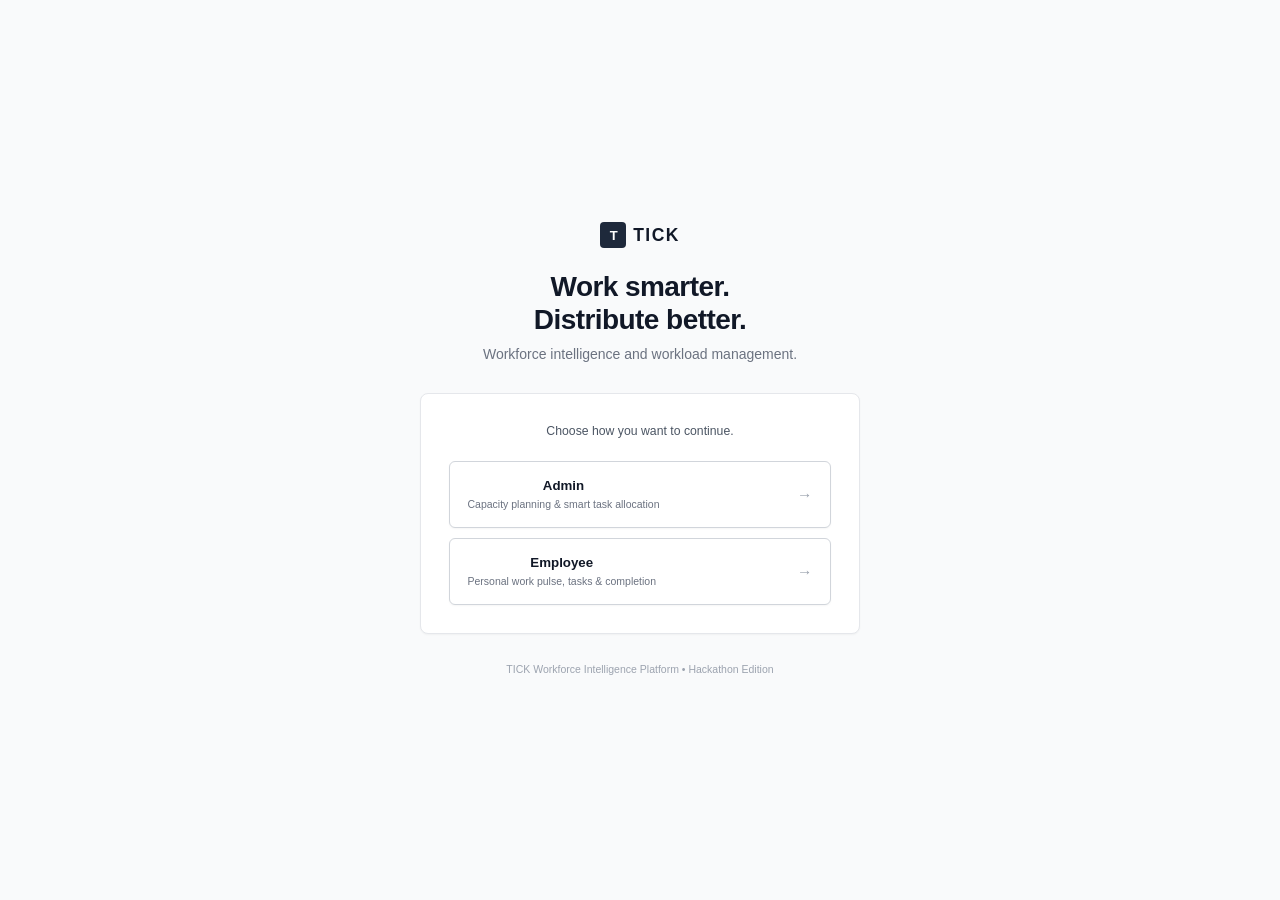
==== frontend/index.html @ 7ef71f70 "Restructure project root" ====
<!DOCTYPE html>
<html lang="en">
<head>
  <meta charset="UTF-8" />
  <meta name="viewport" content="width=device-width, initial-scale=1.0" />
  <title>TICK — Work smarter. Distribute better.</title>
  <link rel="stylesheet" href="dashboard-manager/css/style.css" />
</head>
<body style="background-color: #F9FAFB;">
  <main class="welcome-container">
    <div class="welcome-box">
      <!-- Minimalist Brand Header -->
      <div class="welcome-logo">
        <div class="brand-mark">T</div>
        <span class="brand-title" style="font-size: 1.25rem; letter-spacing: 0.08em;">TICK</span>
      </div>

      <h1 class="welcome-headline">
        Work smarter.<br />Distribute better.
      </h1>
      
      <p class="welcome-tagline">
        Workforce intelligence and workload management.
      </p>

      <div style="background: #FFFFFF; border: 1px solid #E5E7EB; border-radius: 8px; padding: 2rem; box-shadow: 0 1px 2px rgba(0,0,0,0.04);">
        <p style="font-size: 0.875rem; color: #4B5563; margin-bottom: 1.25rem; font-weight: 500;">
          Choose how you want to continue.
        </p>

        <div class="welcome-choices">
          <a href="dashboard-manager/login.html" class="welcome-btn">
            <div>
              <div style="font-size: 0.95rem; font-weight: 600; color: #111827;">Admin</div>
              <div style="font-size: 0.75rem; color: #6B7280; font-weight: 400; margin-top: 1px;">Capacity planning & smart task allocation</div>
            </div>
            <span style="color: #9CA3AF; font-size: 1.1rem;">→</span>
          </a>

          <a href="dashboard-employees/login.html" class="welcome-btn">
            <div>
              <div style="font-size: 0.95rem; font-weight: 600; color: #111827;">Employee</div>
              <div style="font-size: 0.75rem; color: #6B7280; font-weight: 400; margin-top: 1px;">Personal work pulse, tasks & completion</div>
            </div>
            <span style="color: #9CA3AF; font-size: 1.1rem;">→</span>
          </a>
        </div>
      </div>

      <div style="margin-top: 2rem; font-size: 0.75rem; color: #9CA3AF;">
        TICK Workforce Intelligence Platform &bull; Hackathon Edition
      </div>
    </div>
  </main>
</body>
</html>
---- frontend/dashboard-manager/css/style.css ----
/* ==========================================================================
   TICK DESIGN SYSTEM
   "Work smarter. Distribute better."
   Calm, intelligent, minimal, trustworthy workplace intelligence.
   ========================================================================== */

:root {
  /* Neutral Color Palette */
  --bg-app: #F9FAFB;
  --bg-surface: #FFFFFF;
  --bg-subtle: #F3F4F6;
  --bg-hover: #F1F5F9;

  /* Borders & Lines */
  --border-subtle: #E5E7EB;
  --border-strong: #D1D5DB;
  --border-focus: #1E293B;

  /* Typography Colors */
  --text-primary: #111827;
  --text-secondary: #4B5563;
  --text-muted: #6B7280;
  --text-light: #9CA3AF;
  --text-inverted: #FFFFFF;

  /* Primary Accent: Refined Executive Dark Slate */
  --primary: #1E293B;
  --primary-hover: #0F172A;
  --primary-light: #F1F5F9;
  --primary-subtle: #E2E8F0;

  /* Interactive Blue Accent */
  --blue-accent: #2563EB;
  --blue-light: #EFF6FF;
  --blue-border: #BFDBFE;

  /* Workload Status Colors (Semantic & Restrained) */
  --status-low-bg: #ECFDF5;
  --status-low-text: #065F46;
  --status-low-border: #A7F3D0;
  --status-low-fill: #10B981;

  --status-normal-bg: #F0F9FF;
  --status-normal-text: #0369A1;
  --status-normal-border: #BAE6FD;
  --status-normal-fill: #0284C7;

  --status-attention-bg: #FFFBEB;
  --status-attention-text: #92400E;
  --status-attention-border: #FDE68A;
  --status-attention-fill: #F59E0B;

  --status-overload-bg: #FEF2F2;
  --status-overload-text: #991B1B;
  --status-overload-border: #FECACA;
  --status-overload-fill: #EF4444;

  /* Work Pulse Segments */
  --pulse-active: #2563EB;
  --pulse-idle: #E5E7EB;
  --pulse-session: #4F46E5;
  --pulse-meeting: #8B5CF6;

  /* Typography Scale */
  --font-family: -apple-system, BlinkMacSystemFont, "Segoe UI", Roboto, "Inter", Helvetica, Arial, sans-serif;
  --font-mono: ui-monospace, SFMono-Regular, Menlo, Monaco, Consolas, monospace;

  --font-size-xs: 0.75rem;     /* 12px */
  --font-size-sm: 0.8125rem;   /* 13px */
  --font-size-base: 0.875rem;  /* 14px */
  --font-size-md: 1rem;        /* 16px */
  --font-size-lg: 1.125rem;    /* 18px */
  --font-size-xl: 1.25rem;     /* 20px */
  --font-size-2xl: 1.5rem;     /* 24px */
  --font-size-title: 1.75rem;  /* 28px */

  /* Radius (Modest & Structured) */
  --radius-sm: 4px;
  --radius-md: 6px;
  --radius-lg: 8px;
  --radius-full: 9999px;

  /* Shadows (Subtle, thin border paired) */
  --shadow-sm: 0 1px 2px 0 rgba(0, 0, 0, 0.04);
  --shadow-md: 0 4px 6px -1px rgba(0, 0, 0, 0.05), 0 2px 4px -2px rgba(0, 0, 0, 0.03);
  --shadow-lg: 0 10px 15px -3px rgba(0, 0, 0, 0.06), 0 4px 6px -4px rgba(0, 0, 0, 0.02);

  /* Spacing */
  --space-1: 0.25rem;
  --space-2: 0.5rem;
  --space-3: 0.75rem;
  --space-4: 1rem;
  --space-5: 1.25rem;
  --space-6: 1.5rem;
  --space-8: 2rem;
  --space-10: 2.5rem;
  --space-12: 3rem;

  --transition: 150ms ease;
}

/* ==========================================================================
   Base Reset
   ========================================================================== */
*, *::before, *::after {
  box-sizing: border-box;
  margin: 0;
  padding: 0;
}

html, body {
  height: 100%;
  font-family: var(--font-family);
  background-color: var(--bg-app);
  color: var(--text-primary);
  font-size: 14px;
  line-height: 1.5;
  -webkit-font-smoothing: antialiased;
}

a {
  color: inherit;
  text-decoration: none;
}

button {
  font-family: inherit;
  font-size: inherit;
  cursor: pointer;
  border: none;
  background: none;
}

input, select, textarea {
  font-family: inherit;
  font-size: inherit;
  color: inherit;
}

/* ==========================================================================
   Layout: Sidebar & Main View
   ========================================================================== */
.app-container {
  display: flex;
  min-height: 100vh;
  width: 100%;
}

.sidebar {
  width: 240px;
  background-color: #FFFFFF;
  border-right: 1px solid var(--border-subtle);
  display: flex;
  flex-direction: column;
  position: sticky;
  top: 0;
  height: 100vh;
  flex-shrink: 0;
  z-index: 50;
}

.sidebar-header {
  padding: 1.5rem 1.25rem 1rem;
  display: flex;
  align-items: center;
  gap: 0.6rem;
}

.brand-mark {
  width: 26px;
  height: 26px;
  background-color: var(--primary);
  color: #FFFFFF;
  border-radius: var(--radius-sm);
  display: flex;
  align-items: center;
  justify-content: center;
  font-weight: 800;
  font-size: 13px;
  letter-spacing: -0.05em;
}

.brand-title {
  font-size: 1.05rem;
  font-weight: 700;
  letter-spacing: 0.04em;
  color: var(--text-primary);
}

.sidebar-nav {
  padding: 1rem 0.75rem;
  flex: 1;
  display: flex;
  flex-direction: column;
  gap: 2px;
}

.nav-link {
  display: flex;
  align-items: center;
  gap: 0.75rem;
  padding: 0.5rem 0.75rem;
  border-radius: var(--radius-md);
  color: var(--text-secondary);
  font-weight: 500;
  font-size: var(--font-size-base);
  transition: background-color var(--transition), color var(--transition);
}

.nav-link:hover {
  background-color: var(--bg-subtle);
  color: var(--text-primary);
}

.nav-link.active {
  background-color: var(--bg-subtle);
  color: var(--text-primary);
  font-weight: 600;
}

.nav-divider {
  height: 1px;
  background-color: var(--border-subtle);
  margin: 0.75rem 0.75rem;
}

.sidebar-footer {
  padding: 1rem 1.25rem;
  border-top: 1px solid var(--border-subtle);
  display: flex;
  flex-direction: column;
  gap: 0.5rem;
}

.user-meta-role {
  font-size: var(--font-size-xs);
  color: var(--text-muted);
  text-transform: uppercase;
  letter-spacing: 0.05em;
}

.user-meta-name {
  font-size: var(--font-size-base);
  font-weight: 600;
  color: var(--text-primary);
}

/* ==========================================================================
   Header Bar
   ========================================================================== */
.main-content {
  flex: 1;
  display: flex;
  flex-direction: column;
  min-width: 0;
}

.top-header {
  height: 60px;
  background-color: #FFFFFF;
  border-bottom: 1px solid var(--border-subtle);
  padding: 0 2rem;
  display: flex;
  align-items: center;
  justify-content: space-between;
  position: sticky;
  top: 0;
  z-index: 40;
}

.header-title {
  font-size: var(--font-size-lg);
  font-weight: 600;
  color: var(--text-primary);
}

.header-right {
  display: flex;
  align-items: center;
  gap: 1.25rem;
}

.header-date {
  font-size: var(--font-size-sm);
  color: var(--text-muted);
}

.header-badge {
  font-size: var(--font-size-xs);
  font-weight: 600;
  padding: 0.2rem 0.6rem;
  background-color: var(--bg-subtle);
  border: 1px solid var(--border-subtle);
  border-radius: var(--radius-sm);
  color: var(--text-secondary);
}

/* ==========================================================================
   Page Container & Structure
   ========================================================================== */
.page-body {
  padding: 2rem;
  max-width: 1200px;
  width: 100%;
}

.page-header-block {
  margin-bottom: 1.75rem;
}

.page-headline {
  font-size: var(--font-size-title);
  font-weight: 700;
  color: var(--text-primary);
  letter-spacing: -0.02em;
}

.page-subheadline {
  font-size: var(--font-size-base);
  color: var(--text-secondary);
  margin-top: 0.25rem;
}

/* ==========================================================================
   Summary Metrics (Minimal Horizontal Row)
   ========================================================================== */
.metrics-row {
  display: grid;
  grid-template-columns: repeat(auto-fit, minmax(180px, 1fr));
  gap: 1.5rem;
  margin-bottom: 2rem;
}

.metric-box {
  background-color: #FFFFFF;
  border: 1px solid var(--border-subtle);
  border-radius: var(--radius-md);
  padding: 1.25rem 1.5rem;
  box-shadow: var(--shadow-sm);
}

.metric-number {
  font-size: 1.75rem;
  font-weight: 700;
  color: var(--text-primary);
  line-height: 1.2;
}

.metric-label {
  font-size: var(--font-size-sm);
  color: var(--text-muted);
  margin-top: 0.25rem;
}

/* ==========================================================================
   Structured Content Card
   ========================================================================== */
.content-card {
  background-color: #FFFFFF;
  border: 1px solid var(--border-subtle);
  border-radius: var(--radius-md);
  box-shadow: var(--shadow-sm);
  margin-bottom: 1.75rem;
  overflow: hidden;
}

.card-header-bar {
  padding: 1.25rem 1.5rem;
  border-bottom: 1px solid var(--border-subtle);
  display: flex;
  align-items: center;
  justify-content: space-between;
}

.card-heading {
  font-size: var(--font-size-md);
  font-weight: 600;
  color: var(--text-primary);
}

.card-subheading {
  font-size: var(--font-size-xs);
  color: var(--text-muted);
  margin-top: 2px;
}

.card-body-block {
  padding: 1.5rem;
}

/* ==========================================================================
   Data Table (Clean, legible, structured)
   ========================================================================== */
.table-wrap {
  width: 100%;
  overflow-x: auto;
}

.clean-table {
  width: 100%;
  border-collapse: collapse;
  text-align: left;
  font-size: var(--font-size-base);
}

.clean-table th {
  background-color: #FAFAFA;
  padding: 0.75rem 1.25rem;
  font-size: var(--font-size-xs);
  font-weight: 600;
  text-transform: uppercase;
  letter-spacing: 0.04em;
  color: var(--text-muted);
  border-bottom: 1px solid var(--border-subtle);
  white-space: nowrap;
}

.clean-table td {
  padding: 1rem 1.25rem;
  border-bottom: 1px solid var(--border-subtle);
  color: var(--text-secondary);
  vertical-align: middle;
}

.clean-table tr:last-child td {
  border-bottom: none;
}

.clean-table tr:hover td {
  background-color: #FAFAFA;
}

.table-link {
  font-weight: 600;
  color: var(--text-primary);
  transition: color var(--transition);
}

.table-link:hover {
  color: var(--blue-accent);
}

/* ==========================================================================
   Workload Indicators & Badges
   ========================================================================== */
.workload-visual {
  display: flex;
  align-items: center;
  gap: 0.75rem;
}

.workload-meter {
  width: 90px;
  height: 6px;
  background-color: #E5E7EB;
  border-radius: var(--radius-full);
  overflow: hidden;
}

.workload-fill {
  height: 100%;
  border-radius: var(--radius-full);
}
.workload-fill.low { background-color: var(--status-low-fill); }
.workload-fill.normal { background-color: var(--status-normal-fill); }
.workload-fill.attention { background-color: var(--status-attention-fill); }
.workload-fill.overloaded { background-color: var(--status-overload-fill); }

.workload-percent {
  font-weight: 600;
  font-size: var(--font-size-sm);
  color: var(--text-primary);
  min-width: 32px;
}

.status-pill {
  display: inline-flex;
  align-items: center;
  gap: 4px;
  padding: 2px 8px;
  border-radius: var(--radius-full);
  font-size: var(--font-size-xs);
  font-weight: 500;
  border: 1px solid transparent;
}

.status-pill.low {
  background-color: var(--status-low-bg);
  color: var(--status-low-text);
  border-color: var(--status-low-border);
}
.status-pill.normal {
  background-color: var(--status-normal-bg);
  color: var(--status-normal-text);
  border-color: var(--status-normal-border);
}
.status-pill.attention {
  background-color: var(--status-attention-bg);
  color: var(--status-attention-text);
  border-color: var(--status-attention-border);
}
.status-pill.overloaded {
  background-color: var(--status-overload-bg);
  color: var(--status-overload-text);
  border-color: var(--status-overload-border);
}
.status-pill.completed {
  background-color: var(--status-low-bg);
  color: var(--status-low-text);
  border-color: var(--status-low-border);
}

/* Priority Tags */
.priority-tag {
  font-size: var(--font-size-xs);
  font-weight: 600;
  padding: 2px 6px;
  border-radius: var(--radius-sm);
  text-transform: uppercase;
}
.priority-tag.high { background: #FEF3C7; color: #92400E; }
.priority-tag.medium { background: #F1F5F9; color: #334155; }
.priority-tag.critical { background: #FEE2E2; color: #991B1B; }
.priority-tag.low { background: #F8FAFC; color: #64748B; }

/* ==========================================================================
   Signature Experience 1: WORK PULSE TIMELINE
   ========================================================================== */
.work-pulse-container {
  margin: 1.5rem 0;
  position: relative;
}

.work-pulse-timeline {
  display: flex;
  justify-content: space-between;
  font-size: var(--font-size-xs);
  color: var(--text-muted);
  font-weight: 500;
  margin-bottom: 0.5rem;
}

.work-pulse-bar {
  display: flex;
  height: 28px;
  background-color: #F3F4F6;
  border-radius: var(--radius-sm);
  overflow: hidden;
  border: 1px solid var(--border-subtle);
  position: relative;
}

.pulse-segment {
  height: 100%;
  cursor: pointer;
  transition: opacity var(--transition);
  position: relative;
}

.pulse-segment:hover {
  opacity: 0.85;
}

.pulse-segment.active-work {
  background-color: #2563EB;
}

.pulse-segment.session-work {
  background-color: #4F46E5;
}

.pulse-segment.idle {
  background-color: #E5E7EB;
}

/* Work Pulse Popover Tooltip */
.pulse-tooltip {
  position: absolute;
  top: 42px;
  background-color: #111827;
  color: #FFFFFF;
  border-radius: var(--radius-md);
  padding: 0.6rem 0.85rem;
  font-size: var(--font-size-xs);
  box-shadow: var(--shadow-lg);
  pointer-events: none;
  z-index: 100;
  display: none;
  white-space: nowrap;
}
.pulse-tooltip.visible {
  display: block;
}
.pulse-tooltip-title {
  font-weight: 600;
  color: #F9FAFB;
  margin-bottom: 2px;
}
.pulse-tooltip-meta {
  color: #9CA3AF;
}

.pulse-legend {
  display: flex;
  align-items: center;
  gap: 1.5rem;
  margin-top: 0.75rem;
  font-size: var(--font-size-xs);
  color: var(--text-muted);
}
.legend-dot {
  width: 8px;
  height: 8px;
  border-radius: 2px;
  display: inline-block;
  margin-right: 4px;
}

/* ==========================================================================
   Interactive Timeframe Controls (Date / Week / Year with Calendar)
   ========================================================================== */
.timeframe-control-card {
  background-color: #FFFFFF;
  border: 1px solid var(--border-subtle);
  border-radius: var(--radius-md);
  padding: 0.85rem 1.25rem;
  margin-bottom: 1.5rem;
  display: flex;
  align-items: center;
  justify-content: space-between;
  flex-wrap: wrap;
  gap: 1rem;
  box-shadow: 0 1px 2px rgba(0, 0, 0, 0.03);
}

.timeframe-left {
  display: flex;
  align-items: center;
  gap: 1rem;
  flex-wrap: wrap;
}

.timeframe-mode-toggle {
  display: inline-flex;
  background-color: #F1F5F9;
  padding: 3px;
  border-radius: var(--radius-sm);
  border: 1px solid var(--border-subtle);
}

.timeframe-mode-btn {
  padding: 0.35rem 0.75rem;
  font-size: var(--font-size-xs);
  font-weight: 600;
  color: var(--text-secondary);
  border-radius: 4px;
  background: transparent;
  transition: all var(--transition);
  cursor: pointer;
  border: none;
  white-space: nowrap;
}

.timeframe-mode-btn:hover {
  color: var(--text-primary);
}

.timeframe-mode-btn.active {
  background-color: #FFFFFF;
  color: var(--text-primary);
  box-shadow: 0 1px 2px rgba(0, 0, 0, 0.08);
}

.timeframe-input-group {
  display: flex;
  align-items: center;
  gap: 0.4rem;
  flex-wrap: wrap;
}

.calendar-input-wrapper {
  position: relative;
  display: inline-flex;
  align-items: center;
}

.calendar-input-wrapper input {
  padding: 0.38rem 0.65rem;
  font-size: var(--font-size-sm);
  font-weight: 600;
  color: var(--text-primary);
  border: 1px solid #D1D5DB;
  border-radius: var(--radius-sm);
  background-color: #FAFAFA;
  outline: none;
  transition: border-color var(--transition);
}

.calendar-input-wrapper input:focus {
  border-color: var(--primary);
  background-color: #FFFFFF;
  box-shadow: 0 0 0 2px rgba(37, 99, 235, 0.1);
}

.timeframe-year-input {
  width: 90px;
  text-align: center;
}

.btn-step {
  width: 28px;
  height: 28px;
  display: inline-flex;
  align-items: center;
  justify-content: center;
  border: 1px solid var(--border-subtle);
  border-radius: var(--radius-sm);
  background-color: #FFFFFF;
  color: var(--text-secondary);
  font-size: 1rem;
  font-weight: 700;
  cursor: pointer;
  transition: all var(--transition);
}

.btn-step:hover {
  background-color: #F3F4F6;
  color: var(--text-primary);
  border-color: #D1D5DB;
}

.btn-quick {
  padding: 0.35rem 0.6rem;
  font-size: var(--font-size-xs);
  font-weight: 500;
  border: 1px solid var(--border-subtle);
  border-radius: var(--radius-sm);
  background-color: #FAFAFA;
  color: var(--text-secondary);
  cursor: pointer;
  transition: all var(--transition);
}

.btn-quick:hover {
  background-color: #F3F4F6;
  color: var(--text-primary);
  border-color: #D1D5DB;
}

.timeframe-right {
  display: flex;
  align-items: center;
  gap: 0.6rem;
  font-size: var(--font-size-xs);
  color: var(--text-muted);
}

/* Empty States for Future Dates */
.empty-data-container {
  background-color: #FAFAFA;
  border: 1px dashed #D1D5DB;
  border-radius: var(--radius-md);
  padding: 2.25rem 1.5rem;
  text-align: center;
  display: flex;
  flex-direction: column;
  align-items: center;
  justify-content: center;
}

.empty-data-icon {
  font-size: 1.75rem;
  margin-bottom: 0.5rem;
  opacity: 0.85;
}

.empty-data-title {
  font-size: var(--font-size-sm);
  font-weight: 700;
  color: #374151;
  margin-bottom: 0.25rem;
}

.empty-data-desc {
  font-size: var(--font-size-xs);
  color: #6B7280;
  max-width: 440px;
  line-height: 1.4;
}

/* ==========================================================================
   Signature Experience 2: CAPACITY VIEW (During Task Assignment)
   ========================================================================== */
.capacity-view-box {
  background-color: #F9FAFB;
  border: 1px solid var(--border-subtle);
  border-radius: var(--radius-md);
  padding: 1.25rem;
  margin: 1.25rem 0;
}

.capacity-view-row {
  display: flex;
  align-items: center;
  justify-content: space-between;
  margin-bottom: 0.75rem;
  font-size: var(--font-size-sm);
}

.capacity-view-row:last-child {
  margin-bottom: 0;
}

.capacity-view-label {
  color: var(--text-secondary);
  font-weight: 500;
}

.capacity-view-value {
  font-weight: 600;
  color: var(--text-primary);
}

.capacity-delta-pill {
  font-size: var(--font-size-xs);
  font-weight: 600;
  color: #2563EB;
  background-color: #EFF6FF;
  padding: 2px 6px;
  border-radius: var(--radius-sm);
}

/* ==========================================================================
   Signature Experience 3: BEST FIT RECOMMENDATION
   ========================================================================== */
.best-fit-card {
  border: 1px solid #D1D5DB;
  border-radius: var(--radius-md);
  background-color: #FFFFFF;
  padding: 1.5rem;
  margin-bottom: 1.25rem;
  box-shadow: var(--shadow-sm);
}

.best-fit-tag {
  font-size: var(--font-size-xs);
  font-weight: 600;
  text-transform: uppercase;
  letter-spacing: 0.05em;
  color: #2563EB;
  margin-bottom: 0.5rem;
}

.best-fit-header {
  display: flex;
  align-items: center;
  justify-content: space-between;
  margin-bottom: 1rem;
}

.best-fit-name {
  font-size: 1.25rem;
  font-weight: 700;
  color: var(--text-primary);
}

.best-fit-score {
  font-size: 1.75rem;
  font-weight: 800;
  color: var(--text-primary);
}
.best-fit-score span {
  font-size: var(--font-size-xs);
  font-weight: 500;
  color: var(--text-muted);
  display: block;
  text-align: right;
  text-transform: uppercase;
}

.breakdown-grid {
  display: grid;
  grid-template-columns: repeat(4, 1fr);
  gap: 1rem;
  padding: 0.85rem 0;
  border-top: 1px solid var(--border-subtle);
  border-bottom: 1px solid var(--border-subtle);
  margin-bottom: 1.25rem;
}

.breakdown-item {
  display: flex;
  flex-direction: column;
  gap: 2px;
}
.breakdown-lbl {
  font-size: var(--font-size-xs);
  color: var(--text-muted);
}
.breakdown-val {
  font-size: var(--font-size-md);
  font-weight: 700;
  color: var(--text-primary);
}

.why-box {
  background-color: #F8FAFC;
  border-left: 3px solid #2563EB;
  border-radius: 0 var(--radius-sm) var(--radius-sm) 0;
  padding: 0.85rem 1rem;
  margin-bottom: 1.5rem;
}

.why-title {
  font-size: var(--font-size-xs);
  font-weight: 700;
  text-transform: uppercase;
  letter-spacing: 0.05em;
  color: var(--text-primary);
  margin-bottom: 0.5rem;
}

.why-list {
  display: flex;
  flex-direction: column;
  gap: 0.35rem;
  font-size: var(--font-size-sm);
  color: var(--text-secondary);
}

.why-list li {
  list-style: none;
  display: flex;
  align-items: center;
  gap: 0.5rem;
}
.why-list li::before {
  content: "•";
  color: #2563EB;
  font-weight: bold;
}

/* Other Good Fits */
.other-fits-list {
  display: flex;
  flex-direction: column;
  gap: 0.5rem;
}

.other-fit-item {
  display: flex;
  align-items: center;
  justify-content: space-between;
  padding: 0.75rem 1rem;
  background-color: #FFFFFF;
  border: 1px solid var(--border-subtle);
  border-radius: var(--radius-md);
}

/* ==========================================================================
   Buttons & Inputs
   ========================================================================== */
.btn {
  display: inline-flex;
  align-items: center;
  justify-content: center;
  padding: 0.55rem 1rem;
  font-size: var(--font-size-base);
  font-weight: 600;
  border-radius: var(--radius-md);
  transition: all var(--transition);
  user-select: none;
  border: 1px solid transparent;
}

.btn-primary {
  background-color: var(--primary);
  color: #FFFFFF;
}
.btn-primary:hover {
  background-color: var(--primary-hover);
}

.btn-secondary {
  background-color: #FFFFFF;
  border-color: var(--border-strong);
  color: var(--text-primary);
}
.btn-secondary:hover {
  background-color: var(--bg-subtle);
}

.btn-blue {
  background-color: #2563EB;
  color: #FFFFFF;
}
.btn-blue:hover {
  background-color: #1D4ED8;
}

.btn-sm {
  padding: 0.35rem 0.65rem;
  font-size: var(--font-size-xs);
}

.form-group {
  margin-bottom: 1.25rem;
}

.form-label {
  display: block;
  font-size: var(--font-size-sm);
  font-weight: 600;
  color: var(--text-primary);
  margin-bottom: 0.35rem;
}

.form-input, .form-select, .form-textarea {
  width: 100%;
  padding: 0.55rem 0.75rem;
  border: 1px solid var(--border-strong);
  border-radius: var(--radius-md);
  background-color: #FFFFFF;
  color: var(--text-primary);
  font-size: var(--font-size-base);
  outline: none;
  transition: border-color var(--transition);
}

.form-input:focus, .form-select:focus, .form-textarea:focus {
  border-color: var(--border-focus);
}

/* ==========================================================================
   Modal Dialog (Simple, Structured, No Giant Blobs)
   ========================================================================== */
.modal-overlay {
  position: fixed;
  inset: 0;
  background-color: rgba(17, 24, 39, 0.4);
  backdrop-filter: blur(2px);
  display: flex;
  align-items: center;
  justify-content: center;
  z-index: 200;
  opacity: 0;
  visibility: hidden;
  transition: all var(--transition);
}

.modal-overlay.active {
  opacity: 1;
  visibility: visible;
}

.modal-card {
  background-color: #FFFFFF;
  border-radius: var(--radius-lg);
  border: 1px solid var(--border-subtle);
  box-shadow: var(--shadow-lg);
  width: 90%;
  max-width: 440px;
  padding: 1.5rem;
  transform: translateY(10px);
  transition: transform var(--transition);
}

.modal-overlay.active .modal-card {
  transform: translateY(0);
}

.modal-title {
  font-size: var(--font-size-lg);
  font-weight: 700;
  color: var(--text-primary);
  margin-bottom: 0.5rem;
}

.modal-desc {
  font-size: var(--font-size-sm);
  color: var(--text-secondary);
  line-height: 1.4;
  margin-bottom: 1.5rem;
}

.modal-actions {
  display: flex;
  align-items: center;
  justify-content: flex-end;
  gap: 0.75rem;
}

/* ==========================================================================
   Subtle Toast
   ========================================================================== */
.tick-toast {
  position: fixed;
  bottom: 24px;
  right: 24px;
  background-color: #111827;
  color: #FFFFFF;
  padding: 0.75rem 1.25rem;
  border-radius: var(--radius-md);
  box-shadow: var(--shadow-lg);
  font-size: var(--font-size-sm);
  font-weight: 500;
  z-index: 300;
  display: flex;
  align-items: center;
  gap: 0.5rem;
}

/* ==========================================================================
   Subtle Loader
   ========================================================================== */
.subtle-loader {
  display: flex;
  align-items: center;
  justify-content: center;
  gap: 0.75rem;
  padding: 2.5rem 1.5rem;
  color: var(--text-muted);
  font-size: var(--font-size-sm);
}

.loader-spinner {
  width: 16px;
  height: 16px;
  border: 2px solid #E5E7EB;
  border-top-color: #2563EB;
  border-radius: 50%;
  animation: spin 0.6s linear infinite;
}

@keyframes spin {
  to { transform: rotate(360deg); }
}

/* ==========================================================================
   Welcome Page Styling
   ========================================================================== */
.welcome-container {
  min-height: 100vh;
  display: flex;
  flex-direction: column;
  align-items: center;
  justify-content: center;
  padding: 2rem;
  background-color: var(--bg-app);
}

.welcome-box {
  width: 100%;
  max-width: 440px;
  text-align: center;
}

.welcome-logo {
  display: inline-flex;
  align-items: center;
  gap: 0.5rem;
  margin-bottom: 1.5rem;
}

.welcome-headline {
  font-size: 2rem;
  font-weight: 800;
  letter-spacing: -0.02em;
  color: var(--text-primary);
  line-height: 1.2;
}

.welcome-tagline {
  font-size: var(--font-size-md);
  color: var(--text-muted);
  margin-top: 0.5rem;
  margin-bottom: 2rem;
}

.welcome-choices {
  display: flex;
  flex-direction: column;
  gap: 0.75rem;
  margin-top: 1.5rem;
}

.welcome-btn {
  display: flex;
  align-items: center;
  justify-content: space-between;
  padding: 1rem 1.25rem;
  background-color: #FFFFFF;
  border: 1px solid var(--border-strong);
  border-radius: var(--radius-md);
  font-weight: 600;
  font-size: var(--font-size-base);
  color: var(--text-primary);
  transition: all var(--transition);
  box-shadow: var(--shadow-sm);
}

.welcome-btn:hover {
  border-color: var(--primary);
  background-color: #FAFAFA;
  transform: translateY(-1px);
}

/* ==========================================================================
   Login Page Styling
   ========================================================================== */
.auth-box {
  width: 100%;
  max-width: 380px;
  background-color: #FFFFFF;
  border: 1px solid var(--border-subtle);
  border-radius: var(--radius-lg);
  padding: 2rem;
  box-shadow: var(--shadow-sm);
}
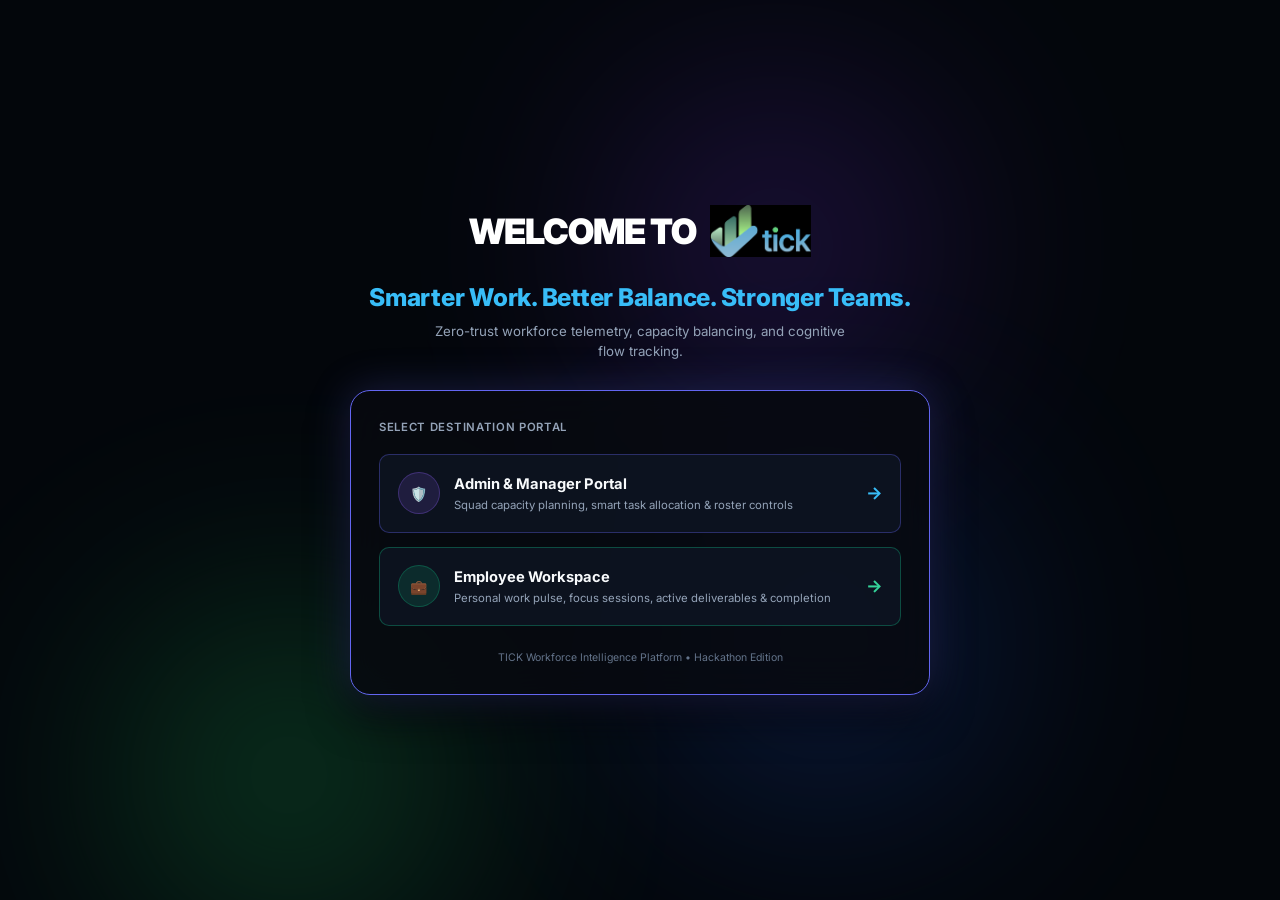
==== commit 857dc8eb: "temp frontend design implementation" ====
--- a/frontend/index.html
+++ b/frontend/index.html
@@ -3,53 +3,76 @@
 <head>
   <meta charset="UTF-8" />
   <meta name="viewport" content="width=device-width, initial-scale=1.0" />
-  <title>TICK — Work smarter. Distribute better.</title>
+  <title>TICK — Workforce Intelligence Platform</title>
+  <link rel="icon" type="image/x-icon" href="dashboard-manager/assets/icon/images/logo.png" />
   <link rel="stylesheet" href="dashboard-manager/css/style.css" />
 </head>
-<body style="background-color: #F9FAFB;">
-  <main class="welcome-container">
-    <div class="welcome-box">
-      <!-- Minimalist Brand Header -->
-      <div class="welcome-logo">
-        <div class="brand-mark">T</div>
-        <span class="brand-title" style="font-size: 1.25rem; letter-spacing: 0.08em;">TICK</span>
+<body style="background-color: #03060B; min-height: 100vh; display: flex; align-items: center; justify-content: center;">
+  <main class="auth-page-wrapper" style="padding: 2rem 1rem;">
+    <!-- Ambient Diffuse Glow Orbs -->
+    <div class="ambient-orb orb-green"></div>
+    <div class="ambient-orb orb-purple"></div>
+    <div class="ambient-orb orb-blue"></div>
+
+    <div style="width: 100%; max-width: 580px; position: relative; z-index: 10; text-align: center;">
+      
+      <!-- Brand Header -->
+      <div style="margin-bottom: 2rem;">
+        <div style="display: flex; align-items: center; justify-content: center; gap: 1rem; margin-bottom: 1.5rem;">
+          <h2 style="font-size: 2.5rem; font-weight: 900; color: #FFFFFF; letter-spacing: -0.03em;">WELCOME TO</h2>
+          <img src="dashboard-manager/assets/icon/images/logo.png" alt="TICK" style="height: 52px; width: auto; object-fit: contain;" />
+        </div>
+
+        <h1 style="font-size: 1.75rem; font-weight: 800; color: #38BDF8; letter-spacing: -0.01em; margin-bottom: 0.5rem;">
+          Smarter Work. Better Balance. Stronger Teams.
+        </h1>
+        
+        <p style="font-size: 0.95rem; color: #94A3B8; max-width: 440px; margin: 0 auto;">
+          Zero-trust workforce telemetry, capacity balancing, and cognitive flow tracking.
+        </p>
       </div>
 
-      <h1 class="welcome-headline">
-        Work smarter.<br />Distribute better.
-      </h1>
-      
-      <p class="welcome-tagline">
-        Workforce intelligence and workload management.
-      </p>
-
-      <div style="background: #FFFFFF; border: 1px solid #E5E7EB; border-radius: 8px; padding: 2rem; box-shadow: 0 1px 2px rgba(0,0,0,0.04);">
-        <p style="font-size: 0.875rem; color: #4B5563; margin-bottom: 1.25rem; font-weight: 500;">
-          Choose how you want to continue.
+      <!-- Portal Choice Card -->
+      <div class="auth-card" style="max-width: 100%; text-align: left; padding: 2rem;">
+        <p style="font-size: 0.8125rem; color: #94A3B8; font-weight: 600; text-transform: uppercase; letter-spacing: 0.06em; margin-bottom: 1.25rem;">
+          Select Destination Portal
         </p>
 
-        <div class="welcome-choices">
-          <a href="dashboard-manager/login.html" class="welcome-btn">
-            <div>
-              <div style="font-size: 0.95rem; font-weight: 600; color: #111827;">Admin</div>
-              <div style="font-size: 0.75rem; color: #6B7280; font-weight: 400; margin-top: 1px;">Capacity planning & smart task allocation</div>
+        <div style="display: flex; flex-direction: column; gap: 1rem;">
+          <!-- Admin Portal Choice -->
+          <a href="dashboard-manager/login.html" class="task-log-item" style="padding: 1.25rem; border-color: rgba(99, 102, 241, 0.35); background: rgba(17, 24, 39, 0.7); cursor: pointer; text-decoration: none;">
+            <div style="display: flex; align-items: center; gap: 1rem;">
+              <div class="avatar-initials purple" style="width: 42px; height: 42px; font-size: 1rem;">
+                🛡️
+              </div>
+              <div>
+                <div style="font-size: 1.05rem; font-weight: 700; color: #F8FAFC;">Admin &amp; Manager Portal</div>
+                <div style="font-size: 0.8125rem; color: #94A3B8; margin-top: 2px;">Squad capacity planning, smart task allocation &amp; roster controls</div>
+              </div>
             </div>
-            <span style="color: #9CA3AF; font-size: 1.1rem;">→</span>
+            <span style="color: #38BDF8; font-size: 1.25rem; font-weight: 700;">&rarr;</span>
           </a>
 
-          <a href="dashboard-employees/login.html" class="welcome-btn">
-            <div>
-              <div style="font-size: 0.95rem; font-weight: 600; color: #111827;">Employee</div>
-              <div style="font-size: 0.75rem; color: #6B7280; font-weight: 400; margin-top: 1px;">Personal work pulse, tasks & completion</div>
+          <!-- Employee Portal Choice -->
+          <a href="dashboard-employees/login.html" class="task-log-item" style="padding: 1.25rem; border-color: rgba(16, 185, 129, 0.35); background: rgba(17, 24, 39, 0.7); cursor: pointer; text-decoration: none;">
+            <div style="display: flex; align-items: center; gap: 1rem;">
+              <div class="avatar-initials emerald" style="width: 42px; height: 42px; font-size: 1rem;">
+                💼
+              </div>
+              <div>
+                <div style="font-size: 1.05rem; font-weight: 700; color: #F8FAFC;">Employee Workspace</div>
+                <div style="font-size: 0.8125rem; color: #94A3B8; margin-top: 2px;">Personal work pulse, focus sessions, active deliverables &amp; completion</div>
+              </div>
             </div>
-            <span style="color: #9CA3AF; font-size: 1.1rem;">→</span>
+            <span style="color: #34D399; font-size: 1.25rem; font-weight: 700;">&rarr;</span>
           </a>
+        </div>
+
+        <div style="margin-top: 1.75rem; text-align: center; font-size: 0.75rem; color: #64748B;">
+          TICK Workforce Intelligence Platform &bull; Hackathon Edition
         </div>
       </div>
 
-      <div style="margin-top: 2rem; font-size: 0.75rem; color: #9CA3AF;">
-        TICK Workforce Intelligence Platform &bull; Hackathon Edition
-      </div>
     </div>
   </main>
 </body>
--- a/frontend/dashboard-manager/css/style.css
+++ b/frontend/dashboard-manager/css/style.css
@@ -1,106 +1,101 @@
 /* ==========================================================================
-   TICK DESIGN SYSTEM
-   "Work smarter. Distribute better."
-   Calm, intelligent, minimal, trustworthy workplace intelligence.
+   TICK WORKFORCE INTELLIGENCE PLATFORM — DARK OBSIDIAN DESIGN SYSTEM
+   Figma Specification: High-Fidelity Enterprise Telemetry & Capacity Suite
+   Pure CSS3 — Zero External Dependencies
    ========================================================================== */
 
+@import url('https://fonts.googleapis.com/css2?family=Inter:wght@300;400;500;600;700;800&family=JetBrains+Mono:wght@400;500;600&display=swap');
+
 :root {
-  /* Neutral Color Palette */
-  --bg-app: #F9FAFB;
-  --bg-surface: #FFFFFF;
-  --bg-subtle: #F3F4F6;
-  --bg-hover: #F1F5F9;
-
-  /* Borders & Lines */
-  --border-subtle: #E5E7EB;
-  --border-strong: #D1D5DB;
-  --border-focus: #1E293B;
+  /* Canvas & Obsidian Surfaces */
+  --bg-app: #080B11;
+  --bg-sidebar: #0A0E17;
+  --bg-surface: #0D131F;
+  --bg-surface-elevated: #111827;
+  --bg-surface-subtle: #141D2D;
+  --bg-surface-hover: rgba(255, 255, 255, 0.04);
+  --bg-glass: rgba(13, 19, 31, 0.75);
+
+  /* Borders & Glows */
+  --border-subtle: rgba(255, 255, 255, 0.07);
+  --border-default: #1E293B;
+  --border-strong: #334155;
+  --border-focus: #38BDF8;
+  --border-glow-cyan: rgba(56, 189, 248, 0.35);
+  --border-glow-purple: rgba(99, 102, 241, 0.45);
 
   /* Typography Colors */
-  --text-primary: #111827;
-  --text-secondary: #4B5563;
-  --text-muted: #6B7280;
-  --text-light: #9CA3AF;
-  --text-inverted: #FFFFFF;
-
-  /* Primary Accent: Refined Executive Dark Slate */
-  --primary: #1E293B;
-  --primary-hover: #0F172A;
-  --primary-light: #F1F5F9;
-  --primary-subtle: #E2E8F0;
-
-  /* Interactive Blue Accent */
-  --blue-accent: #2563EB;
-  --blue-light: #EFF6FF;
-  --blue-border: #BFDBFE;
-
-  /* Workload Status Colors (Semantic & Restrained) */
-  --status-low-bg: #ECFDF5;
-  --status-low-text: #065F46;
-  --status-low-border: #A7F3D0;
+  --text-primary: #F8FAFC;
+  --text-secondary: #94A3B8;
+  --text-muted: #64748B;
+  --text-light: #475569;
+  --text-inverted: #080B11;
+  --text-accent: #38BDF8;
+
+  /* Brand Accents */
+  --primary: #38BDF8;
+  --primary-hover: #0EA5E9;
+  --primary-glow: rgba(56, 189, 248, 0.25);
+  --cyan-accent: #06B6D4;
+  --blue-accent: #3B82F6;
+  --indigo-accent: #6366F1;
+  --purple-accent: #8B5CF6;
+  --mint-accent: #10B981;
+
+  /* Semantic Status Palette */
+  --status-low-bg: rgba(16, 185, 129, 0.12);
+  --status-low-text: #34D399;
+  --status-low-border: rgba(16, 185, 129, 0.28);
   --status-low-fill: #10B981;
 
-  --status-normal-bg: #F0F9FF;
-  --status-normal-text: #0369A1;
-  --status-normal-border: #BAE6FD;
+  --status-normal-bg: rgba(56, 189, 248, 0.12);
+  --status-normal-text: #38BDF8;
+  --status-normal-border: rgba(56, 189, 248, 0.28);
   --status-normal-fill: #0284C7;
 
-  --status-attention-bg: #FFFBEB;
-  --status-attention-text: #92400E;
-  --status-attention-border: #FDE68A;
+  --status-attention-bg: rgba(245, 158, 11, 0.12);
+  --status-attention-text: #FBBF24;
+  --status-attention-border: rgba(245, 158, 11, 0.28);
   --status-attention-fill: #F59E0B;
 
-  --status-overload-bg: #FEF2F2;
-  --status-overload-text: #991B1B;
-  --status-overload-border: #FECACA;
+  --status-overload-bg: rgba(239, 68, 68, 0.12);
+  --status-overload-text: #F87171;
+  --status-overload-border: rgba(239, 68, 68, 0.28);
   --status-overload-fill: #EF4444;
 
-  /* Work Pulse Segments */
-  --pulse-active: #2563EB;
-  --pulse-idle: #E5E7EB;
-  --pulse-session: #4F46E5;
+  /* Work Pulse Activity Segments */
+  --pulse-dev: #10B981;
+  --pulse-review: #0EA5E9;
+  --pulse-idle: #334155;
   --pulse-meeting: #8B5CF6;
 
-  /* Typography Scale */
-  --font-family: -apple-system, BlinkMacSystemFont, "Segoe UI", Roboto, "Inter", Helvetica, Arial, sans-serif;
-  --font-mono: ui-monospace, SFMono-Regular, Menlo, Monaco, Consolas, monospace;
-
-  --font-size-xs: 0.75rem;     /* 12px */
-  --font-size-sm: 0.8125rem;   /* 13px */
-  --font-size-base: 0.875rem;  /* 14px */
-  --font-size-md: 1rem;        /* 16px */
-  --font-size-lg: 1.125rem;    /* 18px */
-  --font-size-xl: 1.25rem;     /* 20px */
-  --font-size-2xl: 1.5rem;     /* 24px */
-  --font-size-title: 1.75rem;  /* 28px */
-
-  /* Radius (Modest & Structured) */
-  --radius-sm: 4px;
-  --radius-md: 6px;
-  --radius-lg: 8px;
+  /* Typography Fonts */
+  --font-family: 'Inter', -apple-system, BlinkMacSystemFont, 'Segoe UI', Roboto, sans-serif;
+  --font-mono: 'JetBrains Mono', ui-monospace, SFMono-Regular, Menlo, Monaco, Consolas, monospace;
+
+  /* Elevation Shadows */
+  --shadow-sm: 0 1px 2px 0 rgba(0, 0, 0, 0.4);
+  --shadow-md: 0 4px 12px -2px rgba(0, 0, 0, 0.5), 0 2px 4px -1px rgba(0, 0, 0, 0.3);
+  --shadow-lg: 0 12px 24px -4px rgba(0, 0, 0, 0.6), 0 4px 8px -2px rgba(0, 0, 0, 0.4);
+  --shadow-glow-cyan: 0 0 20px -2px rgba(56, 189, 248, 0.2);
+  --shadow-glow-purple: 0 0 30px -4px rgba(99, 102, 241, 0.25);
+
+  /* Radius */
+  --radius-xs: 4px;
+  --radius-sm: 6px;
+  --radius-md: 10px;
+  --radius-lg: 14px;
+  --radius-xl: 20px;
   --radius-full: 9999px;
 
-  /* Shadows (Subtle, thin border paired) */
-  --shadow-sm: 0 1px 2px 0 rgba(0, 0, 0, 0.04);
-  --shadow-md: 0 4px 6px -1px rgba(0, 0, 0, 0.05), 0 2px 4px -2px rgba(0, 0, 0, 0.03);
-  --shadow-lg: 0 10px 15px -3px rgba(0, 0, 0, 0.06), 0 4px 6px -4px rgba(0, 0, 0, 0.02);
-
-  /* Spacing */
-  --space-1: 0.25rem;
-  --space-2: 0.5rem;
-  --space-3: 0.75rem;
-  --space-4: 1rem;
-  --space-5: 1.25rem;
-  --space-6: 1.5rem;
-  --space-8: 2rem;
-  --space-10: 2.5rem;
-  --space-12: 3rem;
-
-  --transition: 150ms ease;
+  /* Micro-interactions & Transitions */
+  --transition-fast: 150ms cubic-bezier(0.4, 0, 0.2, 1);
+  --transition-normal: 300ms cubic-bezier(0.4, 0, 0.2, 1);
+  --transition-slow: 500ms cubic-bezier(0.4, 0, 0.2, 1);
 }
 
 /* ==========================================================================
-   Base Reset
+   CSS Reset & Foundation
    ========================================================================== */
 *, *::before, *::after {
   box-sizing: border-box;
@@ -116,11 +111,14 @@
   font-size: 14px;
   line-height: 1.5;
   -webkit-font-smoothing: antialiased;
+  -moz-osx-font-smoothing: grayscale;
+  overflow-x: hidden;
 }
 
 a {
   color: inherit;
   text-decoration: none;
+  transition: color var(--transition-fast);
 }
 
 button {
@@ -129,239 +127,603 @@
   cursor: pointer;
   border: none;
   background: none;
+  outline: none;
 }
 
 input, select, textarea {
   font-family: inherit;
   font-size: inherit;
   color: inherit;
+  outline: none;
 }
 
 /* ==========================================================================
-   Layout: Sidebar & Main View
+   Main Layout & Collapsible Sidebar
    ========================================================================== */
 .app-container {
   display: flex;
   min-height: 100vh;
   width: 100%;
-}
-
+  background-color: var(--bg-app);
+  position: relative;
+}
+
+/* Aside: Fixed Left Sidebar */
 .sidebar {
   width: 240px;
-  background-color: #FFFFFF;
+  min-width: 240px;
+  background-color: var(--bg-sidebar);
   border-right: 1px solid var(--border-subtle);
   display: flex;
   flex-direction: column;
+  justify-content: space-between;
+  padding: 1.5rem 1rem 1.25rem 1rem;
+  transition: width var(--transition-normal), min-width var(--transition-normal), padding var(--transition-normal);
+  z-index: 40;
   position: sticky;
   top: 0;
   height: 100vh;
-  flex-shrink: 0;
-  z-index: 50;
+  overflow-y: auto;
+  overflow-x: hidden;
+}
+
+/* Collapsed Sidebar State */
+.sidebar-collapsed .sidebar {
+  width: 72px;
+  min-width: 72px;
+  padding: 1.5rem 0.5rem 1.25rem 0.5rem;
 }
 
 .sidebar-header {
-  padding: 1.5rem 1.25rem 1rem;
-  display: flex;
-  align-items: center;
-  gap: 0.6rem;
+  display: flex;
+  align-items: center;
+  justify-content: space-between;
+  padding-bottom: 1.25rem;
+  margin-bottom: 1rem;
+  border-bottom: 1px solid var(--border-subtle);
+  position: relative;
+}
+
+.brand-wrapper {
+  display: flex;
+  align-items: center;
+  gap: 0.75rem;
+  overflow: hidden;
+}
+
+.brand-logo-img {
+  height: 36px;
+  width: auto;
+  max-width: 130px;
+  object-fit: contain;
+  filter: drop-shadow(0 2px 8px rgba(56, 189, 248, 0.25));
+  transition: opacity var(--transition-fast);
+}
+
+.sidebar-collapsed .brand-logo-img {
+  max-width: 36px;
 }
 
 .brand-mark {
+  width: 34px;
+  height: 34px;
+  min-width: 34px;
+  background: linear-gradient(135deg, #10B981, #06B6D4);
+  border-radius: var(--radius-sm);
+  display: flex;
+  align-items: center;
+  justify-content: center;
+  color: #FFFFFF;
+  font-weight: 800;
+  font-size: 1.15rem;
+  box-shadow: 0 0 14px rgba(6, 182, 212, 0.35);
+}
+
+.brand-title {
+  font-size: 1.3rem;
+  font-weight: 800;
+  letter-spacing: 0.05em;
+  background: linear-gradient(135deg, #38BDF8, #A7F3D0);
+  -webkit-background-clip: text;
+  -webkit-text-fill-color: transparent;
+  white-space: nowrap;
+  transition: opacity var(--transition-fast);
+}
+
+.sidebar-collapsed .brand-title {
+  display: none;
+}
+
+/* Sidebar Toggle Button */
+.sidebar-toggle-btn {
   width: 26px;
   height: 26px;
-  background-color: var(--primary);
-  color: #FFFFFF;
-  border-radius: var(--radius-sm);
+  border-radius: var(--radius-xs);
+  background: var(--bg-surface-elevated);
+  border: 1px solid var(--border-subtle);
+  color: var(--text-secondary);
   display: flex;
   align-items: center;
   justify-content: center;
-  font-weight: 800;
-  font-size: 13px;
-  letter-spacing: -0.05em;
-}
-
-.brand-title {
-  font-size: 1.05rem;
-  font-weight: 700;
-  letter-spacing: 0.04em;
-  color: var(--text-primary);
-}
-
+  font-size: 0.85rem;
+  transition: all var(--transition-fast);
+}
+
+.sidebar-toggle-btn:hover {
+  background: var(--bg-surface-subtle);
+  color: var(--text-primary);
+  border-color: var(--primary);
+  box-shadow: 0 0 10px var(--primary-glow);
+}
+
+.sidebar-collapsed .sidebar-toggle-btn {
+  margin: 0 auto;
+}
+
+/* Sidebar Navigation */
 .sidebar-nav {
-  padding: 1rem 0.75rem;
+  display: flex;
+  flex-direction: column;
+  gap: 0.35rem;
   flex: 1;
-  display: flex;
-  flex-direction: column;
-  gap: 2px;
 }
 
 .nav-link {
   display: flex;
   align-items: center;
-  gap: 0.75rem;
-  padding: 0.5rem 0.75rem;
+  gap: 0.85rem;
+  padding: 0.65rem 0.85rem;
   border-radius: var(--radius-md);
   color: var(--text-secondary);
   font-weight: 500;
-  font-size: var(--font-size-base);
-  transition: background-color var(--transition), color var(--transition);
+  font-size: 0.875rem;
+  border: 1px solid transparent;
+  transition: all var(--transition-fast);
+  position: relative;
+  white-space: nowrap;
+}
+
+.nav-link svg, .nav-link .nav-icon {
+  width: 18px;
+  height: 18px;
+  min-width: 18px;
+  color: currentColor;
+  display: flex;
+  align-items: center;
+  justify-content: center;
+  transition: transform var(--transition-fast);
+}
+
+.sidebar-collapsed .nav-link {
+  justify-content: center;
+  padding: 0.65rem 0;
+}
+
+.sidebar-collapsed .nav-link span:not(.nav-icon) {
+  display: none;
 }
 
 .nav-link:hover {
-  background-color: var(--bg-subtle);
-  color: var(--text-primary);
+  background-color: var(--bg-surface-hover);
+  color: var(--text-primary);
+  border-color: rgba(255, 255, 255, 0.05);
+  transform: translateX(2px);
+}
+
+.sidebar-collapsed .nav-link:hover {
+  transform: scale(1.08);
 }
 
 .nav-link.active {
-  background-color: var(--bg-subtle);
-  color: var(--text-primary);
+  background: linear-gradient(90deg, rgba(56, 189, 248, 0.12), rgba(56, 189, 248, 0.04));
+  border: 1px solid rgba(56, 189, 248, 0.25);
+  color: var(--primary);
   font-weight: 600;
+  box-shadow: 0 0 15px rgba(56, 189, 248, 0.1);
+}
+
+/* Active Glowing Dot Indicator (Figma Specification) */
+.nav-link.active::after {
+  content: '';
+  position: absolute;
+  right: 12px;
+  width: 6px;
+  height: 6px;
+  border-radius: 50%;
+  background-color: var(--primary);
+  box-shadow: 0 0 8px var(--primary);
+}
+
+.sidebar-collapsed .nav-link.active::after {
+  right: 6px;
+  top: 6px;
+  width: 5px;
+  height: 5px;
 }
 
 .nav-divider {
   height: 1px;
   background-color: var(--border-subtle);
-  margin: 0.75rem 0.75rem;
-}
-
+  margin: 0.75rem 0;
+}
+
+/* Sidebar Footer (Profile Card - Matches Vedant Raj Admin Card) */
 .sidebar-footer {
-  padding: 1rem 1.25rem;
-  border-top: 1px solid var(--border-subtle);
-  display: flex;
-  flex-direction: column;
-  gap: 0.5rem;
+  background: var(--bg-surface);
+  border: 1px solid var(--border-subtle);
+  border-radius: var(--radius-md);
+  padding: 0.85rem 1rem;
+  margin-top: 1rem;
+  transition: all var(--transition-fast);
+}
+
+.sidebar-footer:hover {
+  border-color: rgba(56, 189, 248, 0.3);
+  box-shadow: 0 0 15px rgba(56, 189, 248, 0.08);
 }
 
 .user-meta-role {
-  font-size: var(--font-size-xs);
+  font-size: 0.7rem;
+  text-transform: uppercase;
+  letter-spacing: 0.08em;
   color: var(--text-muted);
-  text-transform: uppercase;
-  letter-spacing: 0.05em;
+  font-weight: 600;
+  margin-bottom: 0.25rem;
 }
 
 .user-meta-name {
-  font-size: var(--font-size-base);
+  font-size: 0.95rem;
+  font-weight: 700;
+  color: var(--text-primary);
+  white-space: nowrap;
+  overflow: hidden;
+  text-overflow: ellipsis;
+}
+
+.user-meta-detail {
+  display: flex;
+  align-items: center;
+  gap: 0.65rem;
+  margin-top: 0.5rem;
+}
+
+.user-avatar-circle {
+  width: 32px;
+  height: 32px;
+  min-width: 32px;
+  border-radius: 50%;
+  background: linear-gradient(135deg, #1E293B, #0F172A);
+  border: 1px solid var(--border-default);
+  display: flex;
+  align-items: center;
+  justify-content: center;
+  color: var(--primary);
   font-weight: 600;
-  color: var(--text-primary);
+  font-size: 0.85rem;
+}
+
+.sidebar-collapsed .sidebar-footer {
+  padding: 0.5rem;
+  text-align: center;
+}
+
+.sidebar-collapsed .user-meta-role,
+.sidebar-collapsed .user-meta-name,
+.sidebar-collapsed #adminSidebarMeta,
+.sidebar-collapsed #empSidebarMeta {
+  display: none;
+}
+
+.sidebar-collapsed .user-avatar-circle {
+  margin: 0 auto;
 }
 
 /* ==========================================================================
-   Header Bar
+   Main Content Viewport
    ========================================================================== */
 .main-content {
   flex: 1;
   display: flex;
   flex-direction: column;
   min-width: 0;
-}
-
+  background-color: var(--bg-app);
+}
+
+/* Top Navigation Bar */
 .top-header {
-  height: 60px;
-  background-color: #FFFFFF;
+  height: 64px;
+  padding: 0 2rem;
   border-bottom: 1px solid var(--border-subtle);
-  padding: 0 2rem;
   display: flex;
   align-items: center;
   justify-content: space-between;
+  background-color: rgba(8, 11, 17, 0.85);
+  backdrop-filter: blur(12px);
   position: sticky;
   top: 0;
-  z-index: 40;
+  z-index: 30;
+}
+
+.header-title-wrapper {
+  display: flex;
+  align-items: center;
+  gap: 0.75rem;
+}
+
+.breadcrumb-nav {
+  display: flex;
+  align-items: center;
+  gap: 0.5rem;
+  font-size: 0.875rem;
+  color: var(--text-muted);
+}
+
+.breadcrumb-nav .breadcrumb-separator {
+  color: var(--text-light);
+}
+
+.breadcrumb-nav .breadcrumb-active {
+  color: var(--text-primary);
+  font-weight: 600;
 }
 
 .header-title {
-  font-size: var(--font-size-lg);
+  font-size: 1.1rem;
+  font-weight: 700;
+  color: var(--text-primary);
+}
+
+.header-right {
+  display: flex;
+  align-items: center;
+  gap: 0.85rem;
+}
+
+/* Live Telemetry Animated Badge (Figma Specification) */
+.live-telemetry-badge {
+  display: inline-flex;
+  align-items: center;
+  gap: 0.45rem;
+  padding: 0.35rem 0.75rem;
+  border-radius: var(--radius-full);
+  background: rgba(16, 185, 129, 0.08);
+  border: 1px solid rgba(16, 185, 129, 0.25);
+  font-size: 0.75rem;
+  color: #34D399;
+  font-weight: 500;
+}
+
+.pulse-dot {
+  width: 7px;
+  height: 7px;
+  border-radius: 50%;
+  background-color: #10B981;
+  position: relative;
+  box-shadow: 0 0 8px #10B981;
+}
+
+.pulse-dot::after {
+  content: '';
+  position: absolute;
+  top: -2px;
+  left: -2px;
+  right: -2px;
+  bottom: -2px;
+  border-radius: 50%;
+  border: 1px solid #10B981;
+  animation: pulse-ring 2s infinite cubic-bezier(0.215, 0.61, 0.355, 1);
+}
+
+@keyframes pulse-ring {
+  0% { transform: scale(0.9); opacity: 0.8; }
+  50% { transform: scale(1.8); opacity: 0; }
+  100% { transform: scale(1.8); opacity: 0; }
+}
+
+.header-date {
+  font-size: 0.8125rem;
+  color: var(--text-secondary);
+  background: var(--bg-surface);
+  border: 1px solid var(--border-subtle);
+  padding: 0.35rem 0.85rem;
+  border-radius: var(--radius-sm);
+  display: inline-flex;
+  align-items: center;
+  gap: 0.45rem;
+  font-weight: 500;
+}
+
+.header-badge {
+  display: inline-flex;
+  align-items: center;
+  padding: 0.25rem 0.65rem;
+  border-radius: var(--radius-xs);
+  background: rgba(56, 189, 248, 0.1);
+  border: 1px solid rgba(56, 189, 248, 0.25);
+  color: var(--primary);
+  font-size: 0.75rem;
   font-weight: 600;
-  color: var(--text-primary);
-}
-
-.header-right {
-  display: flex;
-  align-items: center;
-  gap: 1.25rem;
-}
-
-.header-date {
-  font-size: var(--font-size-sm);
-  color: var(--text-muted);
-}
-
-.header-badge {
-  font-size: var(--font-size-xs);
-  font-weight: 600;
-  padding: 0.2rem 0.6rem;
-  background-color: var(--bg-subtle);
-  border: 1px solid var(--border-subtle);
-  border-radius: var(--radius-sm);
-  color: var(--text-secondary);
-}
-
-/* ==========================================================================
-   Page Container & Structure
-   ========================================================================== */
+  text-transform: uppercase;
+  letter-spacing: 0.04em;
+}
+
+/* Page Body Container */
 .page-body {
   padding: 2rem;
-  max-width: 1200px;
-  width: 100%;
-}
-
+  flex: 1;
+  display: flex;
+  flex-direction: column;
+  gap: 1.75rem;
+}
+
+/* Page Header Block */
 .page-header-block {
-  margin-bottom: 1.75rem;
+  display: flex;
+  align-items: flex-start;
+  justify-content: space-between;
+  flex-wrap: wrap;
+  gap: 1rem;
 }
 
 .page-headline {
-  font-size: var(--font-size-title);
-  font-weight: 700;
+  font-size: 1.75rem;
+  font-weight: 800;
   color: var(--text-primary);
   letter-spacing: -0.02em;
+  line-height: 1.25;
 }
 
 .page-subheadline {
-  font-size: var(--font-size-base);
+  font-size: 0.875rem;
   color: var(--text-secondary);
-  margin-top: 0.25rem;
+  margin-top: 0.35rem;
+}
+
+.page-headline-badge {
+  display: inline-flex;
+  align-items: center;
+  gap: 0.5rem;
+  padding: 0.35rem 0.85rem;
+  border-radius: var(--radius-full);
+  background: var(--bg-surface);
+  border: 1px solid var(--border-subtle);
+  color: var(--text-muted);
+  font-size: 0.8125rem;
+  font-weight: 500;
 }
 
 /* ==========================================================================
-   Summary Metrics (Minimal Horizontal Row)
+   Metrics Row: 3 Highlight Boxes with Linear Progress Bars (Figma 171:252)
    ========================================================================== */
 .metrics-row {
   display: grid;
-  grid-template-columns: repeat(auto-fit, minmax(180px, 1fr));
-  gap: 1.5rem;
-  margin-bottom: 2rem;
+  grid-template-columns: repeat(auto-fit, minmax(260px, 1fr));
+  gap: 1.25rem;
 }
 
 .metric-box {
-  background-color: #FFFFFF;
+  background-color: var(--bg-surface);
   border: 1px solid var(--border-subtle);
-  border-radius: var(--radius-md);
+  border-radius: var(--radius-lg);
   padding: 1.25rem 1.5rem;
-  box-shadow: var(--shadow-sm);
+  display: flex;
+  flex-direction: column;
+  justify-content: space-between;
+  transition: all var(--transition-normal);
+  position: relative;
+  overflow: hidden;
+}
+
+.metric-box::before {
+  content: '';
+  position: absolute;
+  top: 0;
+  left: 0;
+  right: 0;
+  height: 2px;
+  background: transparent;
+  transition: background var(--transition-normal);
+}
+
+.metric-box:hover {
+  transform: translateY(-2px);
+  border-color: rgba(56, 189, 248, 0.3);
+  box-shadow: 0 8px 24px -4px rgba(0, 0, 0, 0.6), 0 0 15px rgba(56, 189, 248, 0.1);
+}
+
+.metric-box:hover::before {
+  background: linear-gradient(90deg, var(--primary), #10B981);
+}
+
+.metric-header {
+  display: flex;
+  align-items: center;
+  justify-content: space-between;
+  margin-bottom: 0.5rem;
+}
+
+.metric-label {
+  font-size: 0.75rem;
+  font-weight: 700;
+  color: var(--text-muted);
+  text-transform: uppercase;
+  letter-spacing: 0.06em;
 }
 
 .metric-number {
-  font-size: 1.75rem;
-  font-weight: 700;
-  color: var(--text-primary);
-  line-height: 1.2;
-}
-
-.metric-label {
-  font-size: var(--font-size-sm);
-  color: var(--text-muted);
-  margin-top: 0.25rem;
+  font-size: 2.25rem;
+  font-weight: 800;
+  color: var(--text-primary);
+  line-height: 1.1;
+  letter-spacing: -0.02em;
+  margin-bottom: 0.75rem;
+}
+
+/* Linear Progression Bar on Metric Cards (Figma Specification) */
+.metric-progression {
+  display: flex;
+  flex-direction: column;
+  gap: 0.4rem;
+  margin-top: 0.5rem;
+  padding-top: 0.75rem;
+  border-top: 1px solid var(--border-subtle);
+}
+
+.progression-meta {
+  display: flex;
+  align-items: center;
+  justify-content: space-between;
+  font-size: 0.75rem;
+  color: var(--text-secondary);
+}
+
+.progression-meta-val {
+  font-weight: 600;
+  color: var(--text-primary);
+}
+
+.progression-track {
+  height: 6px;
+  background-color: var(--bg-surface-elevated);
+  border-radius: var(--radius-full);
+  overflow: hidden;
+  position: relative;
+}
+
+.progression-fill {
+  height: 100%;
+  border-radius: var(--radius-full);
+  transition: width var(--transition-slow);
+}
+
+.progression-fill.cyan-mint {
+  background: linear-gradient(90deg, #10B981, #06B6D4);
+  box-shadow: 0 0 10px rgba(6, 182, 212, 0.4);
+}
+
+.progression-fill.blue-cyan {
+  background: linear-gradient(90deg, #3B82F6, #38BDF8);
+  box-shadow: 0 0 10px rgba(56, 189, 248, 0.4);
+}
+
+.progression-fill.amber-coral {
+  background: linear-gradient(90deg, #F59E0B, #EF4444);
+  box-shadow: 0 0 10px rgba(239, 68, 68, 0.4);
 }
 
 /* ==========================================================================
-   Structured Content Card
+   Content Cards & Containers
    ========================================================================== */
 .content-card {
-  background-color: #FFFFFF;
+  background-color: var(--bg-surface);
   border: 1px solid var(--border-subtle);
-  border-radius: var(--radius-md);
-  box-shadow: var(--shadow-sm);
-  margin-bottom: 1.75rem;
+  border-radius: var(--radius-lg);
   overflow: hidden;
+  transition: border-color var(--transition-fast), box-shadow var(--transition-fast);
+}
+
+.content-card:hover {
+  border-color: rgba(255, 255, 255, 0.12);
 }
 
 .card-header-bar {
@@ -370,18 +732,37 @@
   display: flex;
   align-items: center;
   justify-content: space-between;
+  flex-wrap: wrap;
+  gap: 1rem;
+}
+
+.card-heading-group {
+  display: flex;
+  align-items: center;
+  gap: 0.75rem;
 }
 
 .card-heading {
-  font-size: var(--font-size-md);
+  font-size: 1.15rem;
+  font-weight: 700;
+  color: var(--text-primary);
+}
+
+.card-subheading {
+  font-size: 0.8125rem;
+  color: var(--text-secondary);
+  margin-top: 0.2rem;
+}
+
+.engineers-badge {
+  font-family: var(--font-mono);
+  font-size: 0.75rem;
+  padding: 0.25rem 0.65rem;
+  border-radius: var(--radius-sm);
+  background: rgba(56, 189, 248, 0.08);
+  border: 1px solid rgba(56, 189, 248, 0.25);
+  color: var(--primary);
   font-weight: 600;
-  color: var(--text-primary);
-}
-
-.card-subheading {
-  font-size: var(--font-size-xs);
-  color: var(--text-muted);
-  margin-top: 2px;
 }
 
 .card-body-block {
@@ -389,7 +770,7 @@
 }
 
 /* ==========================================================================
-   Data Table (Clean, legible, structured)
+   Tables & Roster Grids (Figma Specification)
    ========================================================================== */
 .table-wrap {
   width: 100%;
@@ -400,49 +781,87 @@
   width: 100%;
   border-collapse: collapse;
   text-align: left;
-  font-size: var(--font-size-base);
-}
-
-.clean-table th {
-  background-color: #FAFAFA;
-  padding: 0.75rem 1.25rem;
-  font-size: var(--font-size-xs);
-  font-weight: 600;
+  font-size: 0.875rem;
+}
+
+.clean-table thead th {
+  padding: 0.85rem 1.5rem;
+  font-size: 0.72rem;
+  font-weight: 700;
+  color: var(--text-muted);
   text-transform: uppercase;
-  letter-spacing: 0.04em;
-  color: var(--text-muted);
+  letter-spacing: 0.06em;
   border-bottom: 1px solid var(--border-subtle);
+  background-color: rgba(13, 19, 31, 0.5);
   white-space: nowrap;
 }
 
+.clean-table tbody tr {
+  border-bottom: 1px solid var(--border-subtle);
+  transition: background-color var(--transition-fast);
+}
+
+.clean-table tbody tr:hover {
+  background-color: var(--bg-surface-hover);
+}
+
+.clean-table tbody tr:last-child {
+  border-bottom: none;
+}
+
 .clean-table td {
-  padding: 1rem 1.25rem;
-  border-bottom: 1px solid var(--border-subtle);
+  padding: 1rem 1.5rem;
   color: var(--text-secondary);
   vertical-align: middle;
 }
 
-.clean-table tr:last-child td {
-  border-bottom: none;
-}
-
-.clean-table tr:hover td {
-  background-color: #FAFAFA;
+.table-user-cell {
+  display: flex;
+  align-items: center;
+  gap: 0.85rem;
+}
+
+.avatar-initials {
+  width: 36px;
+  height: 36px;
+  min-width: 36px;
+  border-radius: 50%;
+  display: flex;
+  align-items: center;
+  justify-content: center;
+  font-size: 0.8125rem;
+  font-weight: 700;
+  letter-spacing: -0.02em;
+}
+
+.avatar-initials.emerald { background: rgba(16, 185, 129, 0.15); color: #34D399; border: 1px solid rgba(16, 185, 129, 0.3); }
+.avatar-initials.blue { background: rgba(59, 130, 246, 0.15); color: #60A5FA; border: 1px solid rgba(59, 130, 246, 0.3); }
+.avatar-initials.coral { background: rgba(239, 68, 68, 0.15); color: #F87171; border: 1px solid rgba(239, 68, 68, 0.3); }
+.avatar-initials.purple { background: rgba(139, 92, 246, 0.15); color: #A78BFA; border: 1px solid rgba(139, 92, 246, 0.3); }
+.avatar-initials.teal { background: rgba(20, 184, 166, 0.15); color: #2DD4BF; border: 1px solid rgba(20, 184, 166, 0.3); }
+
+.table-user-info {
+  display: flex;
+  flex-direction: column;
 }
 
 .table-link {
   font-weight: 600;
   color: var(--text-primary);
-  transition: color var(--transition);
+  transition: color var(--transition-fast);
 }
 
 .table-link:hover {
-  color: var(--blue-accent);
-}
-
-/* ==========================================================================
-   Workload Indicators & Badges
-   ========================================================================== */
+  color: var(--primary);
+}
+
+.table-subtext {
+  font-size: 0.75rem;
+  color: var(--text-muted);
+  margin-top: 1px;
+}
+
+/* Workload Progress Cell */
 .workload-visual {
   display: flex;
   align-items: center;
@@ -450,770 +869,1168 @@
 }
 
 .workload-meter {
-  width: 90px;
+  flex: 1;
+  min-width: 100px;
+  max-width: 140px;
   height: 6px;
-  background-color: #E5E7EB;
+  background-color: var(--bg-surface-elevated);
   border-radius: var(--radius-full);
   overflow: hidden;
+  position: relative;
 }
 
 .workload-fill {
   height: 100%;
   border-radius: var(--radius-full);
-}
-.workload-fill.low { background-color: var(--status-low-fill); }
-.workload-fill.normal { background-color: var(--status-normal-fill); }
-.workload-fill.attention { background-color: var(--status-attention-fill); }
-.workload-fill.overloaded { background-color: var(--status-overload-fill); }
+  transition: width var(--transition-normal);
+}
+
+.workload-fill.low { background: linear-gradient(90deg, #10B981, #06B6D4); }
+.workload-fill.normal { background: linear-gradient(90deg, #0284C7, #38BDF8); }
+.workload-fill.attention { background: linear-gradient(90deg, #F59E0B, #EF4444); }
+.workload-fill.overloaded { background: linear-gradient(90deg, #EF4444, #DC2626); box-shadow: 0 0 8px rgba(239, 68, 68, 0.5); }
 
 .workload-percent {
+  font-family: var(--font-mono);
+  font-size: 0.75rem;
   font-weight: 600;
-  font-size: var(--font-size-sm);
-  color: var(--text-primary);
-  min-width: 32px;
-}
-
+  color: var(--text-primary);
+  min-width: 38px;
+}
+
+/* Status Pill with Glowing Dot (Figma Specification) */
 .status-pill {
   display: inline-flex;
   align-items: center;
-  gap: 4px;
-  padding: 2px 8px;
+  gap: 0.45rem;
+  padding: 0.25rem 0.65rem;
   border-radius: var(--radius-full);
-  font-size: var(--font-size-xs);
+  font-size: 0.75rem;
+  font-weight: 600;
+  letter-spacing: 0.02em;
+  white-space: nowrap;
+}
+
+.status-pill::before {
+  content: '';
+  width: 6px;
+  height: 6px;
+  border-radius: 50%;
+  background-color: currentColor;
+}
+
+.status-pill.low, .status-pill.optimal, .status-pill.balanced {
+  background: var(--status-low-bg);
+  color: var(--status-low-text);
+  border: 1px solid var(--status-low-border);
+}
+
+.status-pill.normal, .status-pill.capacity {
+  background: var(--status-normal-bg);
+  color: var(--status-normal-text);
+  border: 1px solid var(--status-normal-border);
+}
+
+.status-pill.attention, .status-pill.warning {
+  background: var(--status-attention-bg);
+  color: var(--status-attention-text);
+  border: 1px solid var(--status-attention-border);
+}
+
+.status-pill.overloaded, .status-pill.danger {
+  background: var(--status-overload-bg);
+  color: var(--status-overload-text);
+  border: 1px solid var(--status-overload-border);
+}
+
+.status-pill.completed {
+  background: rgba(16, 185, 129, 0.15);
+  color: #34D399;
+  border: 1px solid rgba(16, 185, 129, 0.35);
+}
+
+/* Table Card Footer Bar */
+.card-table-footer {
+  padding: 0.85rem 1.5rem;
+  border-top: 1px solid var(--border-subtle);
+  display: flex;
+  align-items: center;
+  justify-content: space-between;
+  font-size: 0.8125rem;
+  color: var(--text-muted);
+}
+
+.card-table-footer a {
+  color: var(--primary);
+  font-weight: 600;
+  display: inline-flex;
+  align-items: center;
+  gap: 0.35rem;
+}
+
+.card-table-footer a:hover {
+  text-decoration: underline;
+}
+
+/* Filter Group */
+.table-filter-group {
+  display: flex;
+  align-items: center;
+  gap: 0.35rem;
+  background: var(--bg-surface-elevated);
+  border: 1px solid var(--border-subtle);
+  padding: 2px;
+  border-radius: var(--radius-sm);
+}
+
+.table-filter-btn {
+  padding: 0.3rem 0.75rem;
+  border-radius: var(--radius-xs);
+  font-size: 0.75rem;
   font-weight: 500;
+  color: var(--text-secondary);
+  transition: all var(--transition-fast);
+}
+
+.table-filter-btn.active, .table-filter-btn:hover {
+  background: var(--bg-surface);
+  color: var(--text-primary);
+}
+
+.table-filter-btn.active {
+  font-weight: 600;
+  box-shadow: var(--shadow-sm);
+}
+
+/* ==========================================================================
+   Bottom Dashboard Cards (Figma 171:152)
+   1. Workload Distribution & Health
+   2. Recently Completed Tasks Log
+   ========================================================================== */
+.bottom-grid-row {
+  display: grid;
+  grid-template-columns: 1fr 1fr;
+  gap: 1.5rem;
+}
+
+@media (max-width: 1024px) {
+  .bottom-grid-row {
+    grid-template-columns: 1fr;
+  }
+}
+
+/* Multi-segmented Health Bar */
+.health-bar-container {
+  display: flex;
+  flex-direction: column;
+  gap: 1rem;
+}
+
+.health-bar-track {
+  height: 10px;
+  background-color: var(--bg-surface-elevated);
+  border-radius: var(--radius-full);
+  display: flex;
+  overflow: hidden;
+  gap: 2px;
+}
+
+.health-bar-segment {
+  height: 100%;
+  transition: width var(--transition-slow);
+}
+
+.health-bar-segment.cyan { background-color: #06B6D4; box-shadow: 0 0 8px rgba(6, 182, 212, 0.4); }
+.health-bar-segment.coral { background-color: #EF4444; box-shadow: 0 0 8px rgba(239, 68, 68, 0.4); }
+.health-bar-segment.mint { background-color: #10B981; box-shadow: 0 0 8px rgba(16, 185, 129, 0.4); }
+
+.health-legend {
+  display: flex;
+  align-items: center;
+  flex-wrap: wrap;
+  gap: 1.5rem;
+  font-size: 0.75rem;
+  color: var(--text-secondary);
+}
+
+.health-legend-item {
+  display: flex;
+  align-items: center;
+  gap: 0.5rem;
+}
+
+.health-legend-dot {
+  width: 8px;
+  height: 8px;
+  border-radius: 2px;
+}
+
+/* Recommended Action Box */
+.recommendation-action-banner {
+  background: rgba(13, 19, 31, 0.7);
+  border: 1px solid var(--border-default);
+  border-radius: var(--radius-md);
+  padding: 0.85rem 1rem;
+  display: flex;
+  align-items: center;
+  justify-content: space-between;
+  gap: 1rem;
+  margin-top: 1rem;
+}
+
+.recommendation-action-text {
+  font-size: 0.8125rem;
+  color: var(--text-primary);
+}
+
+.recommendation-action-label {
+  color: var(--text-muted);
+  font-weight: 600;
+  margin-right: 0.35rem;
+}
+
+/* Recently Completed Task Log List */
+.task-log-list {
+  display: flex;
+  flex-direction: column;
+  gap: 0.75rem;
+}
+
+.task-log-item {
+  background: var(--bg-surface-elevated);
+  border: 1px solid var(--border-subtle);
+  border-radius: var(--radius-md);
+  padding: 0.85rem 1rem;
+  display: flex;
+  align-items: center;
+  justify-content: space-between;
+  gap: 1rem;
+  transition: all var(--transition-fast);
+}
+
+.task-log-item:hover {
+  border-color: rgba(56, 189, 248, 0.25);
+  background: var(--bg-surface-subtle);
+}
+
+.task-log-left {
+  display: flex;
+  align-items: center;
+  gap: 0.85rem;
+}
+
+.task-check-icon {
+  width: 24px;
+  height: 24px;
+  border-radius: var(--radius-xs);
+  background: rgba(16, 185, 129, 0.15);
+  color: #34D399;
+  display: flex;
+  align-items: center;
+  justify-content: center;
+  font-size: 0.85rem;
+  font-weight: 700;
+}
+
+.task-log-title {
+  font-size: 0.875rem;
+  font-weight: 600;
+  color: var(--text-primary);
+}
+
+.task-log-sub {
+  font-size: 0.75rem;
+  color: var(--text-muted);
+  margin-top: 1px;
+}
+
+.task-log-time {
+  font-size: 0.75rem;
+  color: var(--text-muted);
+  text-align: right;
+  white-space: nowrap;
+}
+
+.task-log-verified {
+  font-family: var(--font-mono);
+  color: #34D399;
+  font-size: 0.7rem;
+}
+
+/* ==========================================================================
+   Buttons & Micro-interactions
+   ========================================================================== */
+.btn {
+  display: inline-flex;
+  align-items: center;
+  justify-content: center;
+  gap: 0.5rem;
+  font-weight: 600;
+  padding: 0.55rem 1rem;
+  border-radius: var(--radius-sm);
+  transition: all var(--transition-fast);
   border: 1px solid transparent;
-}
-
-.status-pill.low {
-  background-color: var(--status-low-bg);
-  color: var(--status-low-text);
-  border-color: var(--status-low-border);
-}
-.status-pill.normal {
-  background-color: var(--status-normal-bg);
-  color: var(--status-normal-text);
-  border-color: var(--status-normal-border);
-}
-.status-pill.attention {
-  background-color: var(--status-attention-bg);
-  color: var(--status-attention-text);
-  border-color: var(--status-attention-border);
-}
-.status-pill.overloaded {
-  background-color: var(--status-overload-bg);
-  color: var(--status-overload-text);
-  border-color: var(--status-overload-border);
-}
-.status-pill.completed {
-  background-color: var(--status-low-bg);
-  color: var(--status-low-text);
-  border-color: var(--status-low-border);
-}
-
-/* Priority Tags */
-.priority-tag {
-  font-size: var(--font-size-xs);
+  white-space: nowrap;
+  user-select: none;
+  font-size: 0.8125rem;
+}
+
+.btn:active {
+  transform: scale(0.98);
+}
+
+.btn:disabled {
+  opacity: 0.45;
+  cursor: not-allowed;
+}
+
+.btn-primary {
+  background: linear-gradient(135deg, #0284C7, #0369A1);
+  color: #FFFFFF;
+  border: 1px solid rgba(56, 189, 248, 0.4);
+  box-shadow: 0 0 12px rgba(56, 189, 248, 0.25);
+}
+
+.btn-primary:hover:not(:disabled) {
+  background: linear-gradient(135deg, #0369A1, #075985);
+  border-color: #38BDF8;
+  box-shadow: 0 0 20px rgba(56, 189, 248, 0.4);
+}
+
+.btn-mint {
+  background: linear-gradient(135deg, #10B981, #059669);
+  color: #FFFFFF;
+  border: 1px solid rgba(52, 211, 153, 0.4);
+  box-shadow: 0 0 12px rgba(16, 185, 129, 0.25);
+}
+
+.btn-mint:hover:not(:disabled) {
+  background: linear-gradient(135deg, #059669, #047857);
+  box-shadow: 0 0 20px rgba(16, 185, 129, 0.4);
+}
+
+.btn-secondary {
+  background: var(--bg-surface-elevated);
+  color: var(--text-primary);
+  border: 1px solid var(--border-default);
+}
+
+.btn-secondary:hover:not(:disabled) {
+  background: var(--bg-surface-subtle);
+  border-color: rgba(255, 255, 255, 0.2);
+}
+
+.btn-outline {
+  background: transparent;
+  color: var(--primary);
+  border: 1px solid rgba(56, 189, 248, 0.35);
+}
+
+.btn-outline:hover:not(:disabled) {
+  background: rgba(56, 189, 248, 0.08);
+  border-color: var(--primary);
+}
+
+.btn-danger {
+  background: rgba(239, 68, 68, 0.15);
+  color: #F87171;
+  border: 1px solid rgba(239, 68, 68, 0.35);
+}
+
+.btn-danger:hover:not(:disabled) {
+  background: #EF4444;
+  color: #FFFFFF;
+  box-shadow: 0 0 15px rgba(239, 68, 68, 0.4);
+}
+
+.btn-sm {
+  padding: 0.35rem 0.75rem;
+  font-size: 0.75rem;
+}
+
+.btn-lg {
+  padding: 0.75rem 1.5rem;
+  font-size: 0.95rem;
+}
+
+/* ==========================================================================
+   Form Controls
+   ========================================================================== */
+.form-group {
+  display: flex;
+  flex-direction: column;
+  gap: 0.45rem;
+  margin-bottom: 1.25rem;
+}
+
+.form-label {
+  font-size: 0.8125rem;
   font-weight: 600;
-  padding: 2px 6px;
+  color: var(--text-secondary);
+}
+
+.form-input, .form-select, .form-textarea {
+  background-color: var(--bg-surface-elevated);
+  border: 1px solid var(--border-default);
   border-radius: var(--radius-sm);
-  text-transform: uppercase;
-}
-.priority-tag.high { background: #FEF3C7; color: #92400E; }
-.priority-tag.medium { background: #F1F5F9; color: #334155; }
-.priority-tag.critical { background: #FEE2E2; color: #991B1B; }
-.priority-tag.low { background: #F8FAFC; color: #64748B; }
+  padding: 0.65rem 0.85rem;
+  font-size: 0.875rem;
+  color: var(--text-primary);
+  transition: all var(--transition-fast);
+  width: 100%;
+}
+
+.form-input:focus, .form-select:focus, .form-textarea:focus {
+  border-color: var(--primary);
+  box-shadow: 0 0 0 2px rgba(56, 189, 248, 0.2);
+  background-color: var(--bg-surface-subtle);
+}
+
+.form-input::placeholder {
+  color: var(--text-light);
+}
 
 /* ==========================================================================
-   Signature Experience 1: WORK PULSE TIMELINE
+   Signature Experience 1: Work Pulse Timeline (Figma 171:598 & 171:1743)
    ========================================================================== */
 .work-pulse-container {
-  margin: 1.5rem 0;
+  background: var(--bg-surface-elevated);
+  border: 1px solid var(--border-default);
+  border-radius: var(--radius-md);
+  padding: 1.5rem;
   position: relative;
 }
 
 .work-pulse-timeline {
   display: flex;
   justify-content: space-between;
-  font-size: var(--font-size-xs);
+  font-family: var(--font-mono);
+  font-size: 0.72rem;
   color: var(--text-muted);
-  font-weight: 500;
   margin-bottom: 0.5rem;
 }
 
 .work-pulse-bar {
   display: flex;
   height: 28px;
-  background-color: #F3F4F6;
+  background-color: #1E293B;
   border-radius: var(--radius-sm);
   overflow: hidden;
+  position: relative;
   border: 1px solid var(--border-subtle);
-  position: relative;
+  gap: 2px;
 }
 
 .pulse-segment {
   height: 100%;
   cursor: pointer;
-  transition: opacity var(--transition);
-  position: relative;
+  transition: filter var(--transition-fast), transform var(--transition-fast);
+  border-radius: 2px;
 }
 
 .pulse-segment:hover {
-  opacity: 0.85;
-}
-
-.pulse-segment.active-work {
-  background-color: #2563EB;
-}
-
-.pulse-segment.session-work {
-  background-color: #4F46E5;
-}
-
-.pulse-segment.idle {
-  background-color: #E5E7EB;
-}
-
-/* Work Pulse Popover Tooltip */
+  filter: brightness(1.25);
+  z-index: 5;
+}
+
+.pulse-segment.dev, .pulse-segment.focus, .pulse-segment.coding {
+  background: linear-gradient(180deg, #34D399, #10B981);
+}
+
+.pulse-segment.review, .pulse-segment.comm, .pulse-segment.active {
+  background: linear-gradient(180deg, #38BDF8, #0284C7);
+}
+
+.pulse-segment.idle, .pulse-segment.reading {
+  background: #334155;
+}
+
 .pulse-tooltip {
   position: absolute;
-  top: 42px;
-  background-color: #111827;
-  color: #FFFFFF;
-  border-radius: var(--radius-md);
-  padding: 0.6rem 0.85rem;
-  font-size: var(--font-size-xs);
-  box-shadow: var(--shadow-lg);
+  bottom: calc(100% + 10px);
+  left: 50%;
+  transform: translateX(-50%);
+  background: #0B0F17;
+  border: 1px solid var(--primary);
+  border-radius: var(--radius-sm);
+  padding: 0.5rem 0.85rem;
   pointer-events: none;
-  z-index: 100;
+  box-shadow: 0 4px 20px rgba(0,0,0,0.7), 0 0 10px var(--primary-glow);
   display: none;
+  z-index: 50;
   white-space: nowrap;
 }
-.pulse-tooltip.visible {
+
+.pulse-tooltip.show {
   display: block;
-}
+  animation: tooltip-fade 150ms ease-out forwards;
+}
+
+@keyframes tooltip-fade {
+  from { opacity: 0; transform: translate(-50%, 4px); }
+  to { opacity: 1; transform: translate(-50%, 0); }
+}
+
 .pulse-tooltip-title {
-  font-weight: 600;
-  color: #F9FAFB;
-  margin-bottom: 2px;
-}
+  font-size: 0.8125rem;
+  font-weight: 700;
+  color: var(--text-primary);
+}
+
 .pulse-tooltip-meta {
-  color: #9CA3AF;
+  font-size: 0.72rem;
+  color: var(--primary);
+  font-family: var(--font-mono);
+  margin-top: 2px;
 }
 
 .pulse-legend {
   display: flex;
   align-items: center;
+  flex-wrap: wrap;
   gap: 1.5rem;
-  margin-top: 0.75rem;
-  font-size: var(--font-size-xs);
-  color: var(--text-muted);
-}
+  margin-top: 1rem;
+  font-size: 0.75rem;
+  color: var(--text-secondary);
+}
+
+.pulse-legend > div {
+  display: flex;
+  align-items: center;
+  gap: 0.45rem;
+}
+
 .legend-dot {
   width: 8px;
   height: 8px;
   border-radius: 2px;
-  display: inline-block;
-  margin-right: 4px;
 }
 
 /* ==========================================================================
-   Interactive Timeframe Controls (Date / Week / Year with Calendar)
+   Timeframe Control Bar (Calendar Daily, Weekly, Yearly)
    ========================================================================== */
 .timeframe-control-card {
-  background-color: #FFFFFF;
+  background: var(--bg-surface);
   border: 1px solid var(--border-subtle);
-  border-radius: var(--radius-md);
+  border-radius: var(--radius-lg);
   padding: 0.85rem 1.25rem;
-  margin-bottom: 1.5rem;
   display: flex;
   align-items: center;
   justify-content: space-between;
   flex-wrap: wrap;
   gap: 1rem;
-  box-shadow: 0 1px 2px rgba(0, 0, 0, 0.03);
 }
 
 .timeframe-left {
   display: flex;
   align-items: center;
-  gap: 1rem;
   flex-wrap: wrap;
+  gap: 0.85rem;
 }
 
 .timeframe-mode-toggle {
-  display: inline-flex;
-  background-color: #F1F5F9;
-  padding: 3px;
+  display: flex;
+  align-items: center;
+  gap: 0.25rem;
+  background: var(--bg-surface-elevated);
+  border: 1px solid var(--border-subtle);
+  padding: 2px;
   border-radius: var(--radius-sm);
-  border: 1px solid var(--border-subtle);
 }
 
 .timeframe-mode-btn {
   padding: 0.35rem 0.75rem;
-  font-size: var(--font-size-xs);
+  font-size: 0.75rem;
+  font-weight: 500;
+  color: var(--text-secondary);
+  border-radius: var(--radius-xs);
+  transition: all var(--transition-fast);
+}
+
+.timeframe-mode-btn.active, .timeframe-mode-btn:hover {
+  background: var(--bg-surface);
+  color: var(--text-primary);
+}
+
+.timeframe-mode-btn.active {
   font-weight: 600;
+  border: 1px solid rgba(56, 189, 248, 0.25);
+  box-shadow: 0 0 10px rgba(56, 189, 248, 0.1);
+}
+
+.timeframe-input-group {
+  display: flex;
+  align-items: center;
+  gap: 0.35rem;
+}
+
+.btn-step, .btn-quick {
+  background: var(--bg-surface-elevated);
+  border: 1px solid var(--border-subtle);
   color: var(--text-secondary);
-  border-radius: 4px;
-  background: transparent;
-  transition: all var(--transition);
-  cursor: pointer;
-  border: none;
-  white-space: nowrap;
-}
-
-.timeframe-mode-btn:hover {
-  color: var(--text-primary);
-}
-
-.timeframe-mode-btn.active {
-  background-color: #FFFFFF;
-  color: var(--text-primary);
-  box-shadow: 0 1px 2px rgba(0, 0, 0, 0.08);
-}
-
-.timeframe-input-group {
-  display: flex;
+  border-radius: var(--radius-xs);
+  padding: 0.35rem 0.65rem;
+  font-size: 0.75rem;
+  transition: all var(--transition-fast);
+}
+
+.btn-step:hover, .btn-quick:hover {
+  background: var(--bg-surface-subtle);
+  color: var(--text-primary);
+  border-color: var(--border-default);
+}
+
+.calendar-input-wrapper input {
+  background: var(--bg-surface-elevated);
+  border: 1px solid var(--border-default);
+  border-radius: var(--radius-xs);
+  padding: 0.35rem 0.65rem;
+  font-size: 0.78rem;
+  color: var(--text-primary);
+}
+
+.timeframe-right {
+  display: flex;
+  align-items: center;
+  gap: 0.75rem;
+  font-size: 0.8125rem;
+  color: var(--text-secondary);
+}
+
+/* ==========================================================================
+   Modals & Dialogs (Delete Employee & Task Completion)
+   ========================================================================== */
+.modal-backdrop, .modal-overlay {
+  position: fixed;
+  inset: 0;
+  background-color: rgba(0, 0, 0, 0.75);
+  backdrop-filter: blur(8px);
+  display: none;
+  align-items: center;
+  justify-content: center;
+  z-index: 100;
+  padding: 1.5rem;
+}
+
+.modal-backdrop.active, .modal-overlay.active {
+  display: flex;
+  animation: modal-pop 200ms cubic-bezier(0.16, 1, 0.3, 1) forwards;
+}
+
+@keyframes modal-pop {
+  from { opacity: 0; transform: scale(0.95); }
+  to { opacity: 1; transform: scale(1); }
+}
+
+.modal-dialog, .modal-card {
+  background-color: #0D131F;
+  border: 1px solid var(--border-default);
+  border-radius: var(--radius-lg);
+  width: 100%;
+  max-width: 500px;
+  overflow: hidden;
+  box-shadow: 0 20px 40px -10px rgba(0, 0, 0, 0.8), 0 0 25px rgba(0, 0, 0, 0.5);
+}
+
+.modal-header {
+  padding: 1.25rem 1.5rem;
+  border-bottom: 1px solid var(--border-subtle);
+  display: flex;
+  align-items: center;
+  justify-content: space-between;
+}
+
+.modal-title {
+  font-size: 1.15rem;
+  font-weight: 700;
+  color: var(--text-primary);
+}
+
+.modal-close {
+  color: var(--text-muted);
+  font-size: 1.5rem;
+  line-height: 1;
+  transition: color var(--transition-fast);
+}
+
+.modal-close:hover {
+  color: var(--text-primary);
+}
+
+.modal-body, .modal-desc {
+  padding: 1.5rem;
+  color: var(--text-secondary);
+  line-height: 1.6;
+}
+
+.modal-footer, .modal-actions {
+  padding: 1rem 1.5rem;
+  border-top: 1px solid var(--border-subtle);
+  background-color: rgba(13, 19, 31, 0.5);
+  display: flex;
+  align-items: center;
+  justify-content: flex-end;
+  gap: 0.75rem;
+}
+
+/* ==========================================================================
+   Recommendation & Decision Workspace (Assign Task View)
+   ========================================================================== */
+.decision-card {
+  background: var(--bg-surface);
+  border: 1px solid var(--border-subtle);
+  border-radius: var(--radius-lg);
+  padding: 1.5rem;
+  position: relative;
+  transition: all var(--transition-normal);
+}
+
+.decision-card.feasible-state {
+  border-color: rgba(16, 185, 129, 0.35);
+  box-shadow: 0 0 25px rgba(16, 185, 129, 0.1);
+}
+
+.decision-card.warning-state {
+  border-color: rgba(245, 158, 11, 0.35);
+  box-shadow: 0 0 25px rgba(245, 158, 11, 0.1);
+}
+
+.decision-status-tag {
+  display: inline-flex;
   align-items: center;
   gap: 0.4rem;
-  flex-wrap: wrap;
-}
-
-.calendar-input-wrapper {
-  position: relative;
-  display: inline-flex;
-  align-items: center;
-}
-
-.calendar-input-wrapper input {
-  padding: 0.38rem 0.65rem;
-  font-size: var(--font-size-sm);
+  padding: 0.25rem 0.75rem;
+  border-radius: var(--radius-full);
+  font-size: 0.75rem;
   font-weight: 600;
-  color: var(--text-primary);
-  border: 1px solid #D1D5DB;
-  border-radius: var(--radius-sm);
-  background-color: #FAFAFA;
-  outline: none;
-  transition: border-color var(--transition);
-}
-
-.calendar-input-wrapper input:focus {
-  border-color: var(--primary);
-  background-color: #FFFFFF;
-  box-shadow: 0 0 0 2px rgba(37, 99, 235, 0.1);
-}
-
-.timeframe-year-input {
-  width: 90px;
-  text-align: center;
-}
-
-.btn-step {
-  width: 28px;
-  height: 28px;
-  display: inline-flex;
-  align-items: center;
-  justify-content: center;
+  margin-bottom: 0.75rem;
+}
+
+.decision-status-tag.feasible {
+  background: rgba(16, 185, 129, 0.15);
+  color: #34D399;
+  border: 1px solid rgba(16, 185, 129, 0.3);
+}
+
+.decision-status-tag.warning {
+  background: rgba(245, 158, 11, 0.15);
+  color: #FBBF24;
+  border: 1px solid rgba(245, 158, 11, 0.3);
+}
+
+.decision-status-tag.ineligible {
+  background: rgba(239, 68, 68, 0.15);
+  color: #F87171;
+  border: 1px solid rgba(239, 68, 68, 0.3);
+}
+
+.overall-fit-box {
+  text-align: right;
+}
+
+.overall-fit-title {
+  font-size: 0.7rem;
+  text-transform: uppercase;
+  letter-spacing: 0.06em;
+  color: var(--text-muted);
+  font-weight: 700;
+}
+
+.overall-fit-score-val {
+  font-size: 2rem;
+  font-weight: 800;
+  line-height: 1;
+}
+
+.overall-fit-score-val .scale {
+  font-size: 0.95rem;
+  color: var(--text-muted);
+}
+
+.capacity-primary-box {
+  background: var(--bg-surface-elevated);
+  border: 1px solid var(--border-default);
+  border-radius: var(--radius-md);
+  padding: 1.25rem;
+  margin: 1rem 0;
+}
+
+.capacity-stats-grid {
+  display: grid;
+  grid-template-columns: 1fr 1fr;
+  gap: 1rem;
+  margin: 1rem 0;
+}
+
+.capacity-stat-card {
+  background: var(--bg-surface);
   border: 1px solid var(--border-subtle);
   border-radius: var(--radius-sm);
-  background-color: #FFFFFF;
-  color: var(--text-secondary);
-  font-size: 1rem;
-  font-weight: 700;
-  cursor: pointer;
-  transition: all var(--transition);
-}
-
-.btn-step:hover {
-  background-color: #F3F4F6;
-  color: var(--text-primary);
-  border-color: #D1D5DB;
-}
-
-.btn-quick {
-  padding: 0.35rem 0.6rem;
-  font-size: var(--font-size-xs);
+  padding: 0.85rem 1rem;
+}
+
+.capacity-stat-label {
+  font-size: 0.75rem;
+  color: var(--text-muted);
+}
+
+.capacity-stat-val {
+  font-size: 1.35rem;
+  font-weight: 800;
+  color: var(--text-primary);
+  margin-top: 2px;
+}
+
+.capacity-meter-wrap {
+  height: 8px;
+  background: #1E293B;
+  border-radius: var(--radius-full);
+  position: relative;
+  overflow: hidden;
+  margin-top: 0.75rem;
+}
+
+.capacity-meter-current {
+  position: absolute;
+  left: 0;
+  top: 0;
+  bottom: 0;
+  background: #0284C7;
+  border-radius: var(--radius-full);
+}
+
+.capacity-meter-added {
+  position: absolute;
+  top: 0;
+  bottom: 0;
+  background: #10B981;
+  border-radius: var(--radius-full);
+}
+
+.capacity-meter-added.overload {
+  background: #EF4444;
+  box-shadow: 0 0 10px rgba(239, 68, 68, 0.5);
+}
+
+.capacity-meter-labels {
+  display: flex;
+  justify-content: space-between;
+  font-size: 0.7rem;
+  color: var(--text-muted);
+  margin-top: 0.35rem;
+  font-family: var(--font-mono);
+}
+
+.action-signals-grid {
+  display: grid;
+  grid-template-columns: repeat(auto-fit, minmax(130px, 1fr));
+  gap: 0.65rem;
+  margin: 1rem 0;
+}
+
+.action-signal-pill {
+  padding: 0.5rem 0.75rem;
+  border-radius: var(--radius-sm);
+  font-size: 0.75rem;
+  display: flex;
+  align-items: center;
+  gap: 0.4rem;
   font-weight: 500;
-  border: 1px solid var(--border-subtle);
-  border-radius: var(--radius-sm);
-  background-color: #FAFAFA;
-  color: var(--text-secondary);
-  cursor: pointer;
-  transition: all var(--transition);
-}
-
-.btn-quick:hover {
-  background-color: #F3F4F6;
-  color: var(--text-primary);
-  border-color: #D1D5DB;
-}
-
-.timeframe-right {
-  display: flex;
-  align-items: center;
-  gap: 0.6rem;
-  font-size: var(--font-size-xs);
-  color: var(--text-muted);
-}
-
-/* Empty States for Future Dates */
-.empty-data-container {
-  background-color: #FAFAFA;
-  border: 1px dashed #D1D5DB;
-  border-radius: var(--radius-md);
-  padding: 2.25rem 1.5rem;
-  text-align: center;
-  display: flex;
-  flex-direction: column;
-  align-items: center;
-  justify-content: center;
-}
-
-.empty-data-icon {
-  font-size: 1.75rem;
-  margin-bottom: 0.5rem;
-  opacity: 0.85;
-}
-
-.empty-data-title {
-  font-size: var(--font-size-sm);
-  font-weight: 700;
-  color: #374151;
-  margin-bottom: 0.25rem;
-}
-
-.empty-data-desc {
-  font-size: var(--font-size-xs);
-  color: #6B7280;
-  max-width: 440px;
-  line-height: 1.4;
-}
-
-/* ==========================================================================
-   Signature Experience 2: CAPACITY VIEW (During Task Assignment)
-   ========================================================================== */
-.capacity-view-box {
-  background-color: #F9FAFB;
-  border: 1px solid var(--border-subtle);
-  border-radius: var(--radius-md);
-  padding: 1.25rem;
-  margin: 1.25rem 0;
-}
-
-.capacity-view-row {
-  display: flex;
-  align-items: center;
-  justify-content: space-between;
-  margin-bottom: 0.75rem;
-  font-size: var(--font-size-sm);
-}
-
-.capacity-view-row:last-child {
-  margin-bottom: 0;
-}
-
-.capacity-view-label {
-  color: var(--text-secondary);
-  font-weight: 500;
-}
-
-.capacity-view-value {
-  font-weight: 600;
-  color: var(--text-primary);
-}
-
-.capacity-delta-pill {
-  font-size: var(--font-size-xs);
-  font-weight: 600;
-  color: #2563EB;
-  background-color: #EFF6FF;
-  padding: 2px 6px;
-  border-radius: var(--radius-sm);
-}
-
-/* ==========================================================================
-   Signature Experience 3: BEST FIT RECOMMENDATION
-   ========================================================================== */
-.best-fit-card {
-  border: 1px solid #D1D5DB;
-  border-radius: var(--radius-md);
-  background-color: #FFFFFF;
-  padding: 1.5rem;
-  margin-bottom: 1.25rem;
-  box-shadow: var(--shadow-sm);
-}
-
-.best-fit-tag {
-  font-size: var(--font-size-xs);
-  font-weight: 600;
-  text-transform: uppercase;
-  letter-spacing: 0.05em;
-  color: #2563EB;
-  margin-bottom: 0.5rem;
-}
-
-.best-fit-header {
-  display: flex;
-  align-items: center;
-  justify-content: space-between;
-  margin-bottom: 1rem;
-}
-
-.best-fit-name {
-  font-size: 1.25rem;
-  font-weight: 700;
-  color: var(--text-primary);
-}
-
-.best-fit-score {
-  font-size: 1.75rem;
-  font-weight: 800;
-  color: var(--text-primary);
-}
-.best-fit-score span {
-  font-size: var(--font-size-xs);
-  font-weight: 500;
-  color: var(--text-muted);
-  display: block;
-  text-align: right;
-  text-transform: uppercase;
-}
-
-.breakdown-grid {
-  display: grid;
-  grid-template-columns: repeat(4, 1fr);
-  gap: 1rem;
-  padding: 0.85rem 0;
-  border-top: 1px solid var(--border-subtle);
-  border-bottom: 1px solid var(--border-subtle);
-  margin-bottom: 1.25rem;
-}
-
-.breakdown-item {
-  display: flex;
-  flex-direction: column;
-  gap: 2px;
-}
-.breakdown-lbl {
-  font-size: var(--font-size-xs);
-  color: var(--text-muted);
-}
-.breakdown-val {
-  font-size: var(--font-size-md);
-  font-weight: 700;
-  color: var(--text-primary);
+}
+
+.action-signal-pill.green {
+  background: rgba(16, 185, 129, 0.1);
+  color: #34D399;
+  border: 1px solid rgba(16, 185, 129, 0.25);
+}
+
+.action-signal-pill.amber {
+  background: rgba(245, 158, 11, 0.1);
+  color: #FBBF24;
+  border: 1px solid rgba(245, 158, 11, 0.25);
+}
+
+.action-signal-pill.red {
+  background: rgba(239, 68, 68, 0.1);
+  color: #F87171;
+  border: 1px solid rgba(239, 68, 68, 0.25);
 }
 
 .why-box {
-  background-color: #F8FAFC;
-  border-left: 3px solid #2563EB;
+  background: var(--bg-surface-elevated);
+  border-left: 3px solid var(--primary);
   border-radius: 0 var(--radius-sm) var(--radius-sm) 0;
   padding: 0.85rem 1rem;
-  margin-bottom: 1.5rem;
 }
 
 .why-title {
-  font-size: var(--font-size-xs);
+  font-size: 0.75rem;
   font-weight: 700;
   text-transform: uppercase;
   letter-spacing: 0.05em;
-  color: var(--text-primary);
-  margin-bottom: 0.5rem;
+  margin-bottom: 0.35rem;
 }
 
 .why-list {
+  padding-left: 1rem;
+  font-size: 0.8125rem;
+  color: var(--text-secondary);
+  line-height: 1.6;
+}
+
+/* ==========================================================================
+   Desktop - 8: Split Authentication & Login Layout (Figma Specification)
+   ========================================================================== */
+.auth-page-wrapper {
+  min-height: 100vh;
+  width: 100%;
+  display: flex;
+  align-items: center;
+  justify-content: center;
+  background-color: #03060B;
+  position: relative;
+  overflow: hidden;
+  padding: 2rem;
+}
+
+/* Ambient Diffuse Background Glow Orbs */
+.ambient-orb {
+  position: absolute;
+  border-radius: 50%;
+  filter: blur(120px);
+  pointer-events: none;
+  opacity: 0.45;
+  transition: transform 10s ease-in-out;
+}
+
+.ambient-orb.orb-green {
+  width: 450px;
+  height: 450px;
+  background: radial-gradient(circle, #22C55E, transparent 70%);
+  bottom: -100px;
+  left: 5%;
+}
+
+.ambient-orb.orb-purple {
+  width: 400px;
+  height: 400px;
+  background: radial-gradient(circle, #7C3AED, transparent 70%);
+  top: 5%;
+  left: 45%;
+}
+
+.ambient-orb.orb-blue {
+  width: 420px;
+  height: 420px;
+  background: radial-gradient(circle, #2563EB, transparent 70%);
+  bottom: 5%;
+  left: 48%;
+}
+
+.auth-split-grid {
+  display: grid;
+  grid-template-columns: 1.2fr 1fr;
+  width: 100%;
+  max-width: 1240px;
+  align-items: center;
+  position: relative;
+  z-index: 10;
+  gap: 3rem;
+}
+
+@media (max-width: 960px) {
+  .auth-split-grid {
+    grid-template-columns: 1fr;
+    max-width: 480px;
+  }
+}
+
+.auth-hero-pane {
   display: flex;
   flex-direction: column;
-  gap: 0.35rem;
-  font-size: var(--font-size-sm);
-  color: var(--text-secondary);
-}
-
-.why-list li {
-  list-style: none;
-  display: flex;
-  align-items: center;
-  gap: 0.5rem;
-}
-.why-list li::before {
-  content: "•";
-  color: #2563EB;
-  font-weight: bold;
-}
-
-/* Other Good Fits */
-.other-fits-list {
-  display: flex;
-  flex-direction: column;
-  gap: 0.5rem;
-}
-
-.other-fit-item {
-  display: flex;
-  align-items: center;
-  justify-content: space-between;
-  padding: 0.75rem 1rem;
-  background-color: #FFFFFF;
-  border: 1px solid var(--border-subtle);
-  border-radius: var(--radius-md);
-}
-
-/* ==========================================================================
-   Buttons & Inputs
-   ========================================================================== */
-.btn {
-  display: inline-flex;
-  align-items: center;
+  gap: 1.5rem;
+}
+
+.auth-hero-welcome {
+  display: flex;
+  align-items: center;
+  gap: 1.25rem;
+  flex-wrap: wrap;
+}
+
+.auth-hero-welcome h2 {
+  font-size: 3rem;
+  font-weight: 900;
+  color: #FFFFFF;
+  letter-spacing: -0.03em;
+  line-height: 1;
+}
+
+.auth-hero-logo {
+  height: 56px;
+  width: auto;
+  object-fit: contain;
+}
+
+.auth-hero-tagline {
+  font-size: 1.5rem;
+  font-weight: 600;
+  color: #38BDF8;
+  letter-spacing: -0.01em;
+  line-height: 1.35;
+}
+
+/* Glassmorphic Auth Card (Figma Specification) */
+.auth-card-pane {
+  display: flex;
   justify-content: center;
-  padding: 0.55rem 1rem;
-  font-size: var(--font-size-base);
+}
+
+.auth-card {
+  width: 100%;
+  max-width: 460px;
+  background: rgba(8, 10, 16, 0.85);
+  border: 1.5px solid #6366F1;
+  border-radius: var(--radius-xl);
+  padding: 2.5rem 2.25rem;
+  backdrop-filter: blur(20px);
+  box-shadow: 0 0 40px rgba(99, 102, 241, 0.25), 0 20px 40px rgba(0, 0, 0, 0.8);
+  position: relative;
+}
+
+.auth-card-title {
+  text-align: center;
+  font-size: 1.5rem;
+  font-weight: 700;
+  color: #F8FAFC;
+  margin-bottom: 1.75rem;
+  letter-spacing: -0.01em;
+}
+
+/* Segmented Control (Employee vs Admin) */
+.segmented-portal-control {
+  display: flex;
+  background: rgba(255, 255, 255, 0.06);
+  border: 1px solid rgba(255, 255, 255, 0.1);
+  border-radius: var(--radius-sm);
+  padding: 3px;
+  margin-bottom: 1.75rem;
+}
+
+.segmented-portal-tab {
+  flex: 1;
+  padding: 0.55rem 0.75rem;
+  text-align: center;
+  border-radius: var(--radius-xs);
+  font-size: 0.8125rem;
   font-weight: 600;
-  border-radius: var(--radius-md);
-  transition: all var(--transition);
-  user-select: none;
-  border: 1px solid transparent;
-}
-
-.btn-primary {
-  background-color: var(--primary);
-  color: #FFFFFF;
-}
-.btn-primary:hover {
-  background-color: var(--primary-hover);
-}
-
-.btn-secondary {
-  background-color: #FFFFFF;
-  border-color: var(--border-strong);
-  color: var(--text-primary);
-}
-.btn-secondary:hover {
-  background-color: var(--bg-subtle);
-}
-
-.btn-blue {
-  background-color: #2563EB;
-  color: #FFFFFF;
-}
-.btn-blue:hover {
-  background-color: #1D4ED8;
-}
-
-.btn-sm {
-  padding: 0.35rem 0.65rem;
-  font-size: var(--font-size-xs);
-}
-
-.form-group {
-  margin-bottom: 1.25rem;
-}
-
-.form-label {
-  display: block;
-  font-size: var(--font-size-sm);
-  font-weight: 600;
-  color: var(--text-primary);
-  margin-bottom: 0.35rem;
-}
-
-.form-input, .form-select, .form-textarea {
-  width: 100%;
-  padding: 0.55rem 0.75rem;
-  border: 1px solid var(--border-strong);
-  border-radius: var(--radius-md);
-  background-color: #FFFFFF;
-  color: var(--text-primary);
-  font-size: var(--font-size-base);
-  outline: none;
-  transition: border-color var(--transition);
-}
-
-.form-input:focus, .form-select:focus, .form-textarea:focus {
-  border-color: var(--border-focus);
-}
-
-/* ==========================================================================
-   Modal Dialog (Simple, Structured, No Giant Blobs)
-   ========================================================================== */
-.modal-overlay {
-  position: fixed;
-  inset: 0;
-  background-color: rgba(17, 24, 39, 0.4);
-  backdrop-filter: blur(2px);
+  color: #94A3B8;
+  transition: all var(--transition-fast);
   display: flex;
   align-items: center;
   justify-content: center;
-  z-index: 200;
-  opacity: 0;
-  visibility: hidden;
-  transition: all var(--transition);
-}
-
-.modal-overlay.active {
-  opacity: 1;
-  visibility: visible;
-}
-
-.modal-card {
-  background-color: #FFFFFF;
-  border-radius: var(--radius-lg);
-  border: 1px solid var(--border-subtle);
-  box-shadow: var(--shadow-lg);
-  width: 90%;
-  max-width: 440px;
-  padding: 1.5rem;
-  transform: translateY(10px);
-  transition: transform var(--transition);
-}
-
-.modal-overlay.active .modal-card {
-  transform: translateY(0);
-}
-
-.modal-title {
-  font-size: var(--font-size-lg);
-  font-weight: 700;
-  color: var(--text-primary);
-  margin-bottom: 0.5rem;
-}
-
-.modal-desc {
-  font-size: var(--font-size-sm);
-  color: var(--text-secondary);
-  line-height: 1.4;
-  margin-bottom: 1.5rem;
-}
-
-.modal-actions {
-  display: flex;
-  align-items: center;
-  justify-content: flex-end;
-  gap: 0.75rem;
-}
-
-/* ==========================================================================
-   Subtle Toast
-   ========================================================================== */
-.tick-toast {
-  position: fixed;
-  bottom: 24px;
-  right: 24px;
-  background-color: #111827;
-  color: #FFFFFF;
-  padding: 0.75rem 1.25rem;
-  border-radius: var(--radius-md);
-  box-shadow: var(--shadow-lg);
-  font-size: var(--font-size-sm);
-  font-weight: 500;
-  z-index: 300;
-  display: flex;
-  align-items: center;
-  gap: 0.5rem;
-}
-
-/* ==========================================================================
-   Subtle Loader
-   ========================================================================== */
-.subtle-loader {
-  display: flex;
-  align-items: center;
-  justify-content: center;
-  gap: 0.75rem;
-  padding: 2.5rem 1.5rem;
-  color: var(--text-muted);
-  font-size: var(--font-size-sm);
-}
-
-.loader-spinner {
+  gap: 0.45rem;
+}
+
+.segmented-portal-tab.active {
+  background: #FFFFFF;
+  color: #080B11;
+  box-shadow: 0 2px 8px rgba(0, 0, 0, 0.3);
+}
+
+/* Auth Inputs */
+.auth-input-container {
+  position: relative;
+  margin-top: 0.45rem;
+}
+
+.auth-input-container .auth-icon {
+  position: absolute;
+  left: 14px;
+  top: 50%;
+  transform: translateY(-50%);
+  color: #64748B;
+  pointer-events: none;
   width: 16px;
   height: 16px;
-  border: 2px solid #E5E7EB;
-  border-top-color: #2563EB;
-  border-radius: 50%;
-  animation: spin 0.6s linear infinite;
-}
-
-@keyframes spin {
-  to { transform: rotate(360deg); }
+}
+
+.auth-input {
+  width: 100%;
+  padding: 0.75rem 1rem 0.75rem 2.5rem;
+  background-color: #F8FAFC;
+  border: 1px solid transparent;
+  border-radius: var(--radius-sm);
+  color: #0F172A;
+  font-weight: 500;
+  font-size: 0.9rem;
+  transition: all var(--transition-fast);
+}
+
+.auth-input:focus {
+  background-color: #FFFFFF;
+  border-color: #38BDF8;
+  box-shadow: 0 0 0 3px rgba(56, 189, 248, 0.35);
+}
+
+.auth-password-toggle {
+  position: absolute;
+  right: 12px;
+  top: 50%;
+  transform: translateY(-50%);
+  color: #64748B;
+  cursor: pointer;
+  padding: 4px;
+}
+
+.auth-password-toggle:hover {
+  color: #0F172A;
+}
+
+.auth-continue-btn {
+  width: 100%;
+  padding: 0.8rem 1.5rem;
+  border-radius: var(--radius-sm);
+  background: #0B0E17;
+  border: 1.5px solid #6366F1;
+  color: #F8FAFC;
+  font-size: 0.95rem;
+  font-weight: 700;
+  display: flex;
+  align-items: center;
+  justify-content: center;
+  gap: 0.5rem;
+  transition: all var(--transition-fast);
+  margin-top: 1.75rem;
+  box-shadow: 0 0 20px rgba(99, 102, 241, 0.2);
+}
+
+.auth-continue-btn:hover {
+  background: #111827;
+  border-color: #818CF8;
+  box-shadow: 0 0 25px rgba(99, 102, 241, 0.45);
+  transform: translateY(-1px);
 }
 
 /* ==========================================================================
-   Welcome Page Styling
+   Responsive Rules
    ========================================================================== */
-.welcome-container {
-  min-height: 100vh;
-  display: flex;
-  flex-direction: column;
-  align-items: center;
-  justify-content: center;
-  padding: 2rem;
-  background-color: var(--bg-app);
-}
-
-.welcome-box {
-  width: 100%;
-  max-width: 440px;
-  text-align: center;
-}
-
-.welcome-logo {
-  display: inline-flex;
-  align-items: center;
-  gap: 0.5rem;
-  margin-bottom: 1.5rem;
-}
-
-.welcome-headline {
-  font-size: 2rem;
-  font-weight: 800;
-  letter-spacing: -0.02em;
-  color: var(--text-primary);
-  line-height: 1.2;
-}
-
-.welcome-tagline {
-  font-size: var(--font-size-md);
-  color: var(--text-muted);
-  margin-top: 0.5rem;
-  margin-bottom: 2rem;
-}
-
-.welcome-choices {
-  display: flex;
-  flex-direction: column;
-  gap: 0.75rem;
-  margin-top: 1.5rem;
-}
-
-.welcome-btn {
-  display: flex;
-  align-items: center;
-  justify-content: space-between;
-  padding: 1rem 1.25rem;
-  background-color: #FFFFFF;
-  border: 1px solid var(--border-strong);
-  border-radius: var(--radius-md);
-  font-weight: 600;
-  font-size: var(--font-size-base);
-  color: var(--text-primary);
-  transition: all var(--transition);
-  box-shadow: var(--shadow-sm);
-}
-
-.welcome-btn:hover {
-  border-color: var(--primary);
-  background-color: #FAFAFA;
-  transform: translateY(-1px);
-}
-
-/* ==========================================================================
-   Login Page Styling
-   ========================================================================== */
-.auth-box {
-  width: 100%;
-  max-width: 380px;
-  background-color: #FFFFFF;
-  border: 1px solid var(--border-subtle);
-  border-radius: var(--radius-lg);
-  padding: 2rem;
-  box-shadow: var(--shadow-sm);
-}
+@media (max-width: 768px) {
+  .sidebar {
+    position: fixed;
+    left: -240px;
+    height: 100vh;
+  }
+
+  .sidebar.open {
+    left: 0;
+  }
+
+  .page-body {
+    padding: 1.25rem;
+  }
+
+  .top-header {
+    padding: 0 1.25rem;
+  }
+}
